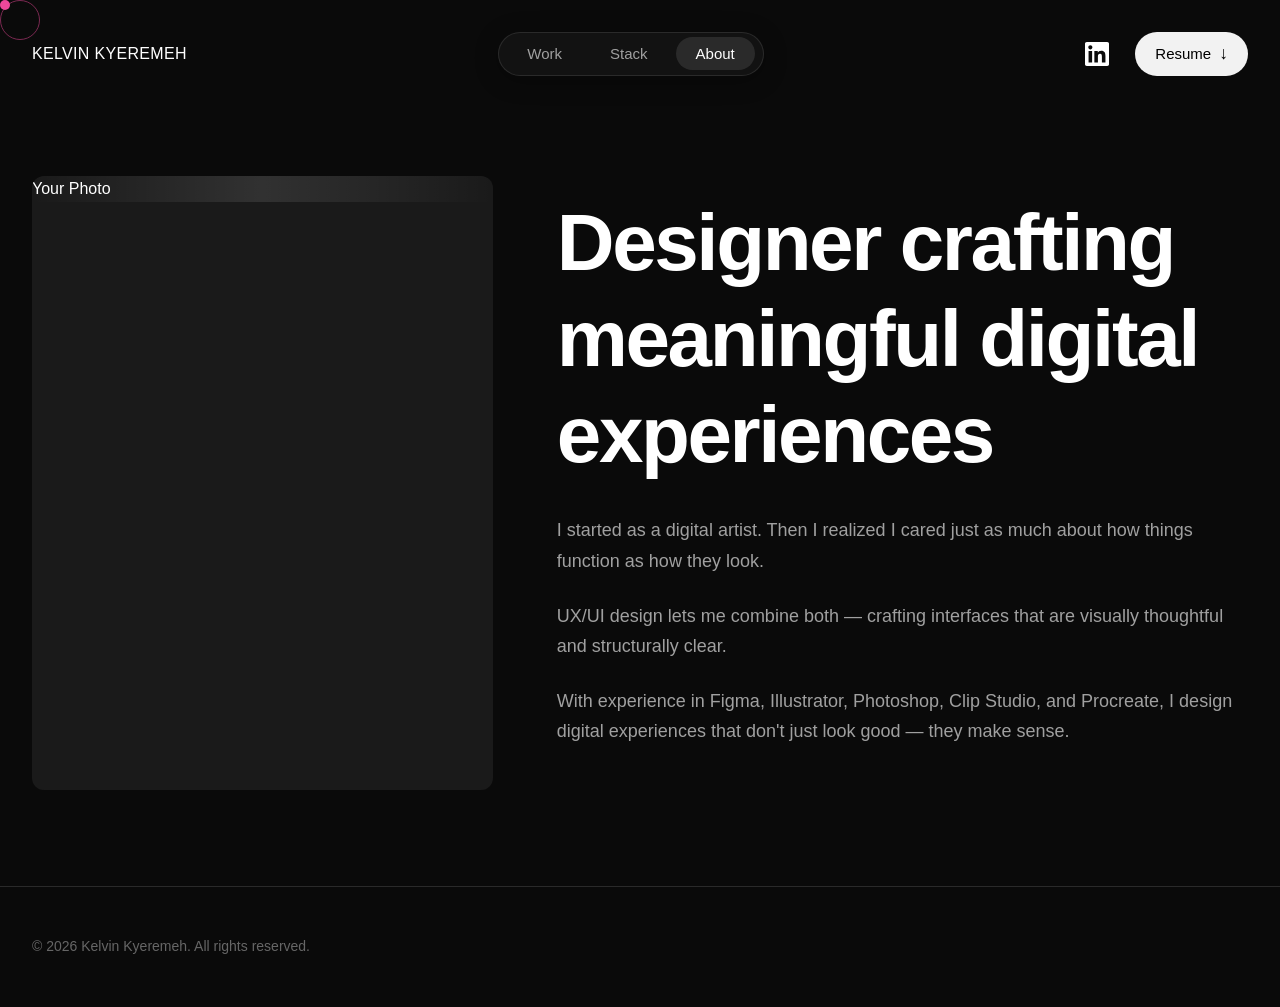
==== about.html @ 7a88e710 "redesign case study cards" ====
<!DOCTYPE html>
<html lang="en">
<head>
    <meta charset="UTF-8">
    <meta name="viewport" content="width=device-width, initial-scale=1.0">
    <title>About - Kelvin Kyeremeh</title>
    <meta name="description" content="Learn more about my design philosophy and experience">
    <link rel="stylesheet" href="css/styles.css">
</head>
<body>
    <div class="page-transition-overlay"></div>
    <!-- Navigation -->
    <nav class="nav">
        <div class="nav-container">
            <a href="index.html" class="logo">
                <span>KELVIN KYEREMEH</span>
            </a>
            <ul class="nav-links">
                <li><a href="index.html" class="nav-link">Work</a></li>
                <li><a href="stack.html" class="nav-link">Stack</a></li>
                <li><a href="about.html" class="nav-link active">About</a></li>
            </ul>
            <div class="nav-actions">
                <a href="https://www.linkedin.com/in/kelvin-kyeremeh-b61089263/" target="_blank" rel="noopener noreferrer" class="linkedin-icon" aria-label="LinkedIn">
                    <svg width="24" height="24" viewBox="0 0 24 24" fill="currentColor">
                        <path d="M20.447 20.452h-3.554v-5.569c0-1.328-.027-3.037-1.852-3.037-1.853 0-2.136 1.445-2.136 2.939v5.667H9.351V9h3.414v1.561h.046c.477-.9 1.637-1.85 3.37-1.85 3.601 0 4.267 2.37 4.267 5.455v6.286zM5.337 7.433c-1.144 0-2.063-.926-2.063-2.065 0-1.138.92-2.063 2.063-2.063 1.14 0 2.064.925 2.064 2.063 0 1.139-.925 2.065-2.064 2.065zm1.782 13.019H3.555V9h3.564v11.452zM22.225 0H1.771C.792 0 0 .774 0 1.729v20.542C0 23.227.792 24 1.771 24h20.451C23.2 24 24 23.227 24 22.271V1.729C24 .774 23.2 0 22.222 0h.003z"/>
                    </svg>
                </a>
                <a href="kelvin-kyeremeh-resume.pdf" download class="resume-btn">
                    Resume <span class="download-icon">↓</span>
                </a>
            </div>
            <button class="menu-toggle" aria-label="Toggle menu">
                <span></span>
                <span></span>
                <span></span>
            </button>
        </div>
        <!-- Mobile Menu Overlay -->
        <div class="mobile-menu">
            <ul class="mobile-menu-links">
                <li><a href="index.html" class="mobile-nav-link">Work</a></li>
                <li><a href="stack.html" class="mobile-nav-link">Stack</a></li>
                <li><a href="about.html" class="mobile-nav-link">About</a></li>
                <li><a href="kelvin-kyeremeh-resume.pdf" download class="mobile-nav-link">Resume</a></li>
            </ul>
        </div>
    </nav>

    <!-- About Hero -->
    <section class="about-hero">
        <div class="container">
            <div class="about-grid">
                <div class="about-image-wrapper fade-up">
                    <div class="about-image">
                        <!-- Replace with: <img src="images/your-photo.jpg" alt="Your Name"> -->
                        <div class="image-placeholder">
                            <span>Your Photo</span>
                        </div>
                    </div>
                </div>
                <div class="about-content fade-up" data-delay="2">
                    <h1 class="about-title">Designer crafting meaningful digital experiences</h1>
                    <div class="about-text">
                        <p>I started as a digital artist. Then I realized I cared just as much about how things function as how they look.</p>
                        <p>UX/UI design lets me combine both — crafting interfaces that are visually thoughtful and structurally clear.</p>
                        <p>With experience in Figma, Illustrator, Photoshop, Clip Studio, and Procreate, I design digital experiences that don't just look good — they make sense.</p>
                    </div>
                </div>
            </div>
        </div>
    </section>

    <!-- Footer -->
    <footer class="footer">
        <div class="container">
            <div class="footer-content">
                <p>&copy; 2026 Kelvin Kyeremeh. All rights reserved.</p>
            </div>
        </div>
    </footer>

    <!-- Custom Cursor -->
    <div class="cursor"></div>
    <div class="cursor-follower"></div>

    <script src="js/script.js"></script>
</body>
</html>
---- css/styles.css ----
/* ==========================================
   KELVIN KYEREMEH — PORTFOLIO STYLES
   ========================================== */

/* ==========================================
   CSS VARIABLES
   ========================================== */
:root {
    /* Colors - Dark Theme */
    --bg-primary: #0a0a0a;
    --bg-secondary: #111111;
    --bg-light: #1a1a1a;
    --text-primary: #ffffff;
    --text-secondary: #a0a0a0;
    --text-muted: #666666;
    --accent: #ec4899;
    --accent-hover: #f472b6;
    --border-color: #2a2a2a;
    
    /* Typography */
    --font-main: -apple-system, BlinkMacSystemFont, 'Segoe UI', 'Roboto', 'Oxygen', 'Ubuntu', 'Cantarell', sans-serif;

    /* Spacing */
    --spacing-xs: 0.5rem;
    --spacing-sm: 1rem;
    --spacing-md: 2rem;
    --spacing-lg: 4rem;
    --spacing-xl: 6rem;
    
    /* Layout */
    --max-width: 1400px;
    --border-radius: 12px;
    
    /* Transitions */
    --transition-smooth: color 0.4s cubic-bezier(0.4, 0, 0.2, 1), background-color 0.4s cubic-bezier(0.4, 0, 0.2, 1), border-color 0.4s cubic-bezier(0.4, 0, 0.2, 1), opacity 0.4s cubic-bezier(0.4, 0, 0.2, 1), transform 0.4s cubic-bezier(0.4, 0, 0.2, 1), box-shadow 0.4s cubic-bezier(0.4, 0, 0.2, 1);
    --transition-fast: color 0.2s ease, background-color 0.2s ease, border-color 0.2s ease, opacity 0.2s ease, transform 0.2s ease, box-shadow 0.2s ease;
}

/* ==========================================
   RESET & BASE STYLES
   ========================================== */
* {
    margin: 0;
    padding: 0;
    box-sizing: border-box;
}

html {
    scroll-behavior: smooth;
    font-size: 16px;
}

body {
    font-family: var(--font-main);
    background-color: var(--bg-primary);
    color: var(--text-primary);
    line-height: 1.6;
    overflow-x: hidden;
    cursor: none;
    position: relative;
}

/* Bottom fade gradient - only visible after scrolling */
body::after {
    content: '';
    position: fixed;
    bottom: 0;
    left: 0;
    right: 0;
    height: 120px;
    background: linear-gradient(to bottom,
        transparent 0%,
        rgba(10, 10, 10, 0.2) 30%,
        rgba(10, 10, 10, 0.55) 65%,
        rgba(10, 10, 10, 0.82) 100%
    );
    pointer-events: none;
    z-index: 100;
    opacity: 0;
    transition: opacity 0.5s ease;
}

body.scrolled::after {
    opacity: 1;

}

body.at-bottom::after {
    opacity: 0;
}

::selection {
    background-color: var(--accent);
    color: white;
}

/* ==========================================
   CUSTOM CURSOR
   ========================================== */
.cursor,
.cursor-follower {
    border-radius: 50%;
    position: fixed;
    top: 0;
    left: 0;
    pointer-events: none;
    z-index: 9999;
    will-change: transform;
}

.cursor {
    width: 10px;
    height: 10px;
    background-color: var(--accent);
    transition: opacity 0.3s ease;
    opacity: 1;
}

.cursor-follower {
    width: 40px;
    height: 40px;
    border: 1px solid var(--accent);
    background: transparent;
    transition: opacity 0.3s ease;
    opacity: 0.5;
}


/* Hide custom cursor on touch devices */
@media (hover: none) {
    .cursor,
    .cursor-follower {
        display: none !important;
    }
}

/* ==========================================
   TYPOGRAPHY
   ========================================== */
h1, h2, h3, h4, h5, h6 {
    font-family: var(--font-main);
    font-weight: 600;
    line-height: 1.2;
    color: var(--text-primary);
}

h1 {
    font-size: clamp(2.5rem, 8vw, 5rem);
    font-weight: 700;
    letter-spacing: -0.03em;
}

h2 {
    font-size: clamp(2rem, 5vw, 3.5rem);
    font-weight: 600;
    letter-spacing: -0.02em;
}

h3 {
    font-size: clamp(1.5rem, 3vw, 2rem);
    font-weight: 600;
}

h4 {
    font-size: 1.25rem;
    font-weight: 600;
}

p {
    font-size: 1.125rem;
    color: var(--text-secondary);
    line-height: 1.7;
}

.large-text {
    font-size: clamp(1.25rem, 2.5vw, 1.75rem);
    line-height: 1.6;
    color: var(--text-primary);
}

a {
    color: var(--text-primary);
    text-decoration: none;
    transition: var(--transition-fast);
}

ul {
    list-style: none;
}

/* ==========================================
   LAYOUT CONTAINERS
   ========================================== */
.container {
    max-width: var(--max-width);
    margin: 0 auto;
    padding: 0 2rem;
}

.case-container {
    max-width: 1000px;
    margin: 0 auto;
    padding: 0 2rem;
}

/* ==========================================
   NAVIGATION - Andy Weir Style
   ========================================== */
.nav {
    position: fixed;
    top: 0;
    left: 0;
    right: 0;
    z-index: 1000;
    background-color: transparent;
    padding: 2rem 0;
    transition: background-color 0.3s ease, padding 0.3s ease;
}

.nav-container {
    max-width: var(--max-width);
    margin: 0 auto;
    padding: 0 2rem;
    display: flex;
    justify-content: space-between;
    align-items: center;
    gap: 2rem;
}

/* Logo - No Avatar */
.logo {
    display: flex;
    align-items: center;
    font-size: 1rem;
    font-weight: 500;
    letter-spacing: 0.02em;
    color: var(--text-primary);
    transition: opacity 0.3s ease;
}

.logo:hover {
    opacity: 0.8;
}

/* Navigation Links - Pill Style */
.nav-links {
    display: flex;
    gap: 0.5rem;
    align-items: center;
    background: rgba(20, 20, 20, 0.85);
    padding: 0.5rem;
    border-radius: 50px;
    border: 1px solid rgba(255, 255, 255, 0.1);
    box-shadow: 0 4px 24px rgba(0, 0, 0, 0.3);
}

.nav-link {
    position: relative;
    font-size: 0.9375rem;
    font-weight: 400;
    color: var(--text-secondary);
    padding: 0.5rem 1.25rem;
    border-radius: 50px;
    transition: color 0.3s ease, background-color 0.3s ease;
    white-space: nowrap;
}

.nav-link:hover {
    color: var(--text-primary);
    background: rgba(255, 255, 255, 0.05);
}

.nav-link.active {
    color: var(--text-primary);
    background: rgba(255, 255, 255, 0.1);
    font-weight: 500;
}

/* Nav Actions */
.nav-actions {
    display: flex;
    align-items: center;
}

.resume-btn {
    display: flex;
    align-items: center;
    gap: 0.5rem;
    padding: 0.625rem 1.25rem;
    background: rgba(255, 255, 255, 0.95);
    color: #000;
    border-radius: 50px;
    font-size: 0.9375rem;
    font-weight: 500;
    transition: background-color 0.3s ease, transform 0.3s ease, box-shadow 0.3s ease;
    border: none;
}

.resume-btn:hover {
    background: rgba(255, 255, 255, 1);
    transform: translateY(-1px);
    box-shadow: 0 4px 12px rgba(255, 255, 255, 0.2);
}

.download-icon {
    font-size: 1.1rem;
    line-height: 1;
}

/* LinkedIn Icon */
.linkedin-icon {
    display: inline-flex;
    align-items: center;
    justify-content: center;
    width: 44px;
    height: 44px;
    margin-right: 1rem;
    color: white;
    opacity: 1;
    transition: transform 0.3s ease;
}

.linkedin-icon:hover {
    transform: translateY(-2px);
}

/* Get in Touch Section */
.get-in-touch {
    position: fixed;
    bottom: 2rem;
    right: 2rem;
    text-align: right;
    z-index: 1001;
}

.get-in-touch-label {
    font-size: 0.75rem;
    font-weight: 600;
    letter-spacing: 0.1em;
    text-transform: uppercase;
    color: var(--text-muted);
    margin-bottom: 0.5rem;
}

.email-link {
    display: block;
    font-size: 1rem;
    color: var(--text-primary);
    text-decoration: none;
    position: relative;
    transition: color 0.3s ease;
    cursor: pointer;
    text-align: right;
}

.email-link::after {
    content: '';
    position: absolute;
    bottom: -2px;
    left: 0;
    width: 0;
    height: 1px;
    background: var(--accent);
    transition: width 0.3s ease;
}

.email-link:hover::after {
    width: 100%;
}

.email-link:hover {
    color: var(--accent);
}

.copy-notification {
    display: block;
    font-size: 0.75rem;
    color: var(--accent);
    margin-top: 0.5rem;
    opacity: 0;
    transform: translateY(-5px);
    transition: opacity 0.3s ease, transform 0.3s ease;
}

.copy-notification.show {
    opacity: 1;
    transform: translateY(0);
}

/* Mobile menu toggle */
.menu-toggle {
    display: none;
    flex-direction: column;
    gap: 5px;
    background: transparent;
    border: none;
    cursor: pointer;
    padding: 0.5rem;
    z-index: 1001;
    position: relative;
}

.menu-toggle span {
    display: block;
    width: 22px;
    height: 2px;
    background: var(--text-primary);
    transition: var(--transition-fast);
    border-radius: 2px;
}

.menu-toggle.active span:nth-child(1) {
    transform: rotate(45deg) translate(5px, 5px);
}

.menu-toggle.active span:nth-child(2) {
    opacity: 0;
}

.menu-toggle.active span:nth-child(3) {
    transform: rotate(-45deg) translate(7px, -6px);
}

/* Mobile Menu Overlay */
.mobile-menu {
    position: fixed;
    top: 0;
    right: -100%;
    width: 100%;
    max-width: 400px;
    height: 100vh;
    background: #0a0a0a;
    z-index: 999;
    transition: right 0.3s cubic-bezier(0.4, 0, 0.2, 1);
    padding: 100px 2rem 2rem;
}

.mobile-menu.active {
    right: 0;
}

.mobile-menu-links {
    list-style: none;
    display: flex;
    flex-direction: column;
    gap: 1rem;
}

.mobile-nav-link {
    display: block;
    font-size: 1.5rem;
    font-weight: 500;
    color: var(--text-primary);
    padding: 1rem 0;
    border-bottom: 1px solid rgba(255, 255, 255, 0.1);
    transition: var(--transition-fast);
}

.mobile-nav-link:hover {
    color: var(--accent);
    padding-left: 1rem;
}

.mobile-email-row {
    display: none;
    text-align: center;
    padding: 2.5rem 2rem;
}

.mobile-email-row span {
    font-size: 1rem;
    color: var(--text-secondary);
    cursor: pointer;
    transition: color 0.2s ease;
}

.mobile-email-row span:hover {
    color: var(--accent);
}

/* Responsive */
@media (max-width: 1024px) {
    .nav-links {
        display: none;
    }
    
    .nav-actions {
        display: none;
    }
    
    .menu-toggle {
        display: flex;
    }
    
    .linkedin-icon {
        display: none;
    }
    
    .get-in-touch {
        display: none;
    }

    .mobile-email-row {
        display: block;
    }
}

/* ==========================================
   HERO SECTION
   ========================================== */
.hero {
    min-height: 100vh;
    display: flex;
    align-items: center;
    position: relative;
    padding-top: 80px;
    padding-bottom: 80px;
}

.hero-content {
    text-align: center;
}

.hero-split {
    display: grid;
    grid-template-columns: 1fr 1fr;
    gap: 6rem;
    align-items: flex-end;
    padding-bottom: 5rem;
    width: 100%;
}

.hero-title {
    margin: 0 0 1.5rem;
}

.hero-title-line {
    display: block;
    opacity: 0;
    transform: translateY(30px);
    animation: fadeInUp 0.8s cubic-bezier(0.4, 0, 0.2, 1) forwards;
}

.hero-title-line:nth-child(1) { animation-delay: 0.1s; }
.hero-title-line:nth-child(2) { animation-delay: 0.2s; }
.hero-title-line:nth-child(3) { animation-delay: 0.3s; }

@keyframes fadeInUp {
    to { opacity: 1; transform: translateY(0); }
}

.hero-side {
    padding-bottom: 0.5rem;
    opacity: 0;
    animation: fadeIn 0.8s 0.5s forwards;
}

.hero-subtitle {
    font-size: 1.125rem;
    color: var(--text-secondary);
    margin-bottom: 0;
    line-height: 1.6;
}

@keyframes fadeIn {
    to { opacity: 1; }
}

.scroll-indicator {
    position: absolute;
    bottom: 2.5rem;
    left: 50%;
    transform: translateX(-50%);
    text-align: center;
    color: var(--text-muted);
    font-size: 0.875rem;
    display: flex;
    flex-direction: column;
    align-items: center;
}

.scroll-line {
    width: 1px;
    height: 60px;
    background: var(--text-muted);
    margin: 0.75rem auto 0;
    animation: scrollAnimation 2s infinite;
}

@keyframes scrollAnimation {
    0%, 100% { transform: scaleY(0.5); transform-origin: top; }
    50%       { transform: scaleY(1);   transform-origin: top; }
}

/* ==========================================
   WORK GRID — Home page cards
   ========================================== */
.work-grid {
    display: grid;
    grid-template-columns: 1fr 1fr;
    gap: 1.25rem;
    padding-bottom: 10rem;
}

.work-card {
    border-radius: 20px;
    overflow: hidden;
    position: relative;
    min-height: 620px;
    display: flex;
    flex-direction: column;
}

.work-card__bg {
    position: absolute;
    inset: 0;
    background-size: cover;
    background-position: center;
    filter: brightness(0.35) saturate(0.6);
}

.work-card__overlay {
    position: absolute;
    inset: 0;
    background: linear-gradient(
        to bottom,
        rgba(10,10,10,0.15) 0%,
        rgba(10,10,10,0.4)  40%,
        rgba(10,10,10,0.88) 100%
    );
}

.work-card__info {
    position: relative;
    z-index: 2;
    padding: 2rem;
    flex: 0 0 auto;
}

.work-card__label {
    font-size: 0.75rem;
    font-weight: 600;
    letter-spacing: 0.15em;
    text-transform: uppercase;
    color: rgba(255,255,255,0.4);
    margin-bottom: 1rem;
}

.work-card__title {
    font-size: clamp(2rem, 3vw, 2.75rem);
    font-weight: 700;
    line-height: 1;
    letter-spacing: -0.02em;
    color: #fff;
    margin-bottom: 0.75rem;
}

.work-card__desc {
    font-size: 0.9375rem;
    color: rgba(255,255,255,0.6);
    line-height: 1.65;
    margin-bottom: 1.5rem;
    max-width: 380px;
}

.work-card__phones {
    flex: 1;
    position: relative;
    display: flex;
    align-items: flex-end;
    justify-content: center;
    perspective: 1200px;
}

.work-card__preview {
    position: relative;
    z-index: 2;
    flex: 1;
    margin: 0 1.5rem 1.5rem;
    border-radius: 12px;
    overflow: hidden;
    min-height: 260px;
}

.work-card__preview img {
    width: 100%;
    height: 100%;
    object-fit: cover;
    object-position: center top;
    display: block;
}

/* Work card scroll-in animation */
.work-card {
    opacity: 0;
    transform: translateY(50px);
    transition: opacity 0.9s cubic-bezier(0.4, 0, 0.2, 1),
                transform 0.9s cubic-bezier(0.4, 0, 0.2, 1),
                box-shadow 0.35s ease;
    cursor: pointer;
}

.work-card:nth-child(2) {
    transition-delay: 0.15s;
}

.work-card.in-view {
    opacity: 1;
    transform: translateY(0);
}

.work-card.in-view:hover {
    transform: translateY(-18px) scale(1.02);
    box-shadow: 0 40px 80px rgba(0, 0, 0, 0.6);
    transition: opacity 0.9s cubic-bezier(0.4, 0, 0.2, 1),
                transform 0.6s cubic-bezier(0.34, 2.4, 0.64, 1),
                box-shadow 0.5s ease;
}

.work-card:hover .work-card__bg {
    filter: brightness(0.45) saturate(0.8);
    transition: filter 0.4s ease;
}

.work-card__bg {
    transition: filter 0.4s ease;
}

/* Responsive */
@media (max-width: 1024px) {
    .hero-split {
        grid-template-columns: 1fr;
        gap: 2rem;
        padding-bottom: 4rem;
    }
    .work-grid {
        grid-template-columns: 1fr;
    }
    .work-card {
        min-height: 520px;
    }
}

@media (max-width: 768px) {
    .work-card {
        min-height: 440px;
    }
    .work-card__phones {
        min-height: 220px;
        overflow: hidden;
    }
    .work-card__phones .phone-mockup--front { width: 150px; }
    .work-card__phones .phone-mockup--back  { width: 130px; }
}

/* ==========================================
   PROJECTS SECTION - Robin Noguier Style
   ========================================== */
.projects {
    padding: 0;
    margin-top: var(--spacing-xl);
}

.container-full {
    width: 100%;
    max-width: 100vw;
}

.project-showcase {
    min-height: 100vh;
    display: flex;
    align-items: center;
    padding: 4rem 0;
}

/* Full-background card layout */
.project-showcase--fullbg {
    position: relative;
    overflow: visible;
    padding: 0;
    min-height: 55vh;
    align-items: flex-end;
}

.project-bg-image {
    position: absolute;
    inset: 0;
    background-size: cover;
    background-position: center center;
    filter: brightness(0.3) saturate(0.5);
    z-index: 0;
}

.project-bg-overlay {
    position: absolute;
    inset: 0;
    background: linear-gradient(
        to bottom,
        rgba(10,10,10,0.2) 0%,
        rgba(10,10,10,0.5) 50%,
        rgba(10,10,10,0.95) 100%
    );
    z-index: 1;
}

.project-content--fullbg {
    position: relative;
    z-index: 2;
    display: grid;
    grid-template-columns: 1fr 1fr;
    align-items: flex-end;
    width: 100%;
    max-width: var(--max-width);
    margin: 0 auto;
    padding: 0 4rem 5rem;
    gap: 0;
}

.project-text--fullbg {
    padding-bottom: 2rem;
}

.project-index-label {
    font-size: 0.75rem;
    font-weight: 600;
    letter-spacing: 0.2em;
    color: rgba(255,255,255,0.4);
    margin-bottom: 1.5rem;
}

/* Phones poke out from bottom of card */
.project-visual--poke {
    position: relative;
    height: 500px;
    display: flex;
    align-items: flex-end;
    justify-content: center;
    margin-bottom: -160px;
    z-index: 10;
}

/* ==========================================
   SITE-WIDE FADE-UP ANIMATION
   ========================================== */
.fade-up {
    opacity: 0;
    transform: translateY(60px);
    transition: opacity 0.9s cubic-bezier(0.4, 0, 0.2, 1),
                transform 0.9s cubic-bezier(0.4, 0, 0.2, 1);
}

.fade-up.in-view {
    opacity: 1;
    transform: translateY(0);
}

.fade-up[data-delay="1"] { transition-delay: 0.1s; }
.fade-up[data-delay="2"] { transition-delay: 0.2s; }
.fade-up[data-delay="3"] { transition-delay: 0.3s; }
.fade-up[data-delay="4"] { transition-delay: 0.4s; }
.fade-up[data-delay="5"] { transition-delay: 0.5s; }

/* Text and visual start hidden */
.project-showcase .project-text {
    opacity: 0;
    transform: translateY(80px);
    transition: opacity 1s cubic-bezier(0.4, 0, 0.2, 1),
                transform 1s cubic-bezier(0.4, 0, 0.2, 1);
}

.project-showcase .project-visual {
    opacity: 0;
    transform: translateY(100px);
    transition: opacity 1s cubic-bezier(0.4, 0, 0.2, 1),
                transform 1s cubic-bezier(0.4, 0, 0.2, 1);
    transition-delay: 0.2s;
}

/* Fade in on scroll */
.project-showcase.in-view .project-text {
    opacity: 1;
    transform: translateY(0);
}

.project-showcase.in-view .project-visual {
    opacity: 1;
    transform: translateY(0);
}

.project-content {
    max-width: var(--max-width);
    margin: 0 auto;
    padding: 0 2rem;
    display: grid;
    grid-template-columns: 1fr 1.5fr;
    gap: 4rem;
    align-items: center;
}

/* Left side - Text */
.project-text {
    padding-right: 2rem;
}

.project-showcase-title {
    font-size: clamp(4rem, 10vw, 8rem);
    font-weight: 700;
    line-height: 0.9;
    margin-bottom: 2rem;
    letter-spacing: -0.03em;
}

.project-showcase-description {
    font-size: 1.125rem;
    line-height: 1.7;
    color: var(--text-secondary);
    margin-bottom: 2rem;
    max-width: 500px;
}

.project-showcase-link {
    display: inline-flex;
    align-items: center;
    gap: 0.5rem;
    font-size: 0.875rem;
    font-weight: 600;
    letter-spacing: 0.1em;
    text-transform: uppercase;
    color: var(--text-primary);
    transition: var(--transition-fast);
    position: relative;
}

.project-showcase-link::after {
    content: '';
    position: absolute;
    bottom: -4px;
    left: 0;
    width: 0;
    height: 2px;
    background: var(--accent);
    transition: width 0.3s ease;
}

.project-showcase-link:hover::after {
    width: calc(100% - 2rem);
}

.project-showcase-link.disabled {
    opacity: 0.5;
    cursor: not-allowed;
}

.project-showcase-link .arrow {
    transition: transform 0.3s ease;
}

.project-showcase-link:hover .arrow {
    transform: translateX(5px);
}

/* Right side - Visual */
.project-visual {
    position: relative;
    height: 600px;
}

.project-main-image {
    position: absolute;
    top: 0;
    right: 0;
    width: 85%;
    height: 100%;
    border-radius: 12px;
    overflow: hidden;
    transform: perspective(1500px) rotateY(-8deg) rotateX(2deg);
    box-shadow: -40px 40px 80px rgba(0, 0, 0, 0.4);
    transition: transform 0.6s cubic-bezier(0.4, 0, 0.2, 1);
}

.project-showcase:hover .project-main-image {
    transform: perspective(1500px) rotateY(-5deg) rotateX(1deg) translateY(-10px);
}

.project-main-image .image-placeholder {
    width: 100%;
    height: 100%;
    display: flex;
    flex-direction: column;
    align-items: center;
    justify-content: center;
    color: rgba(255, 255, 255, 0.8);
    font-size: 1.5rem;
}

.project-preview-card {
    position: absolute;
    bottom: 0;
    left: 0;
    width: 280px;
    height: 320px;
    border-radius: 12px;
    overflow: hidden;
    border: 3px solid var(--bg-primary);
    box-shadow: 0 20px 60px rgba(0, 0, 0, 0.4);
    transform: translateY(20px);
    transition: transform 0.6s cubic-bezier(0.4, 0, 0.2, 1) 0.1s;
    z-index: 2;
}

.project-showcase:hover .project-preview-card {
    transform: translateY(0);
}

.project-preview-card .image-placeholder {
    width: 100%;
    height: 100%;
    display: flex;
    align-items: center;
    justify-content: center;
    color: rgba(255, 255, 255, 0.7);
    font-size: 1rem;
}

/* Pinterest 3D phone mockup scene */
.pinterest-3d-scene {
    perspective: 1200px;
    position: relative;
    height: 600px;
    display: flex;
    align-items: center;
    justify-content: center;
}

.phone-mockup {
    position: absolute;
    will-change: transform;
}

.phone-mockup__frame {
    background: #111;
    border-radius: 44px;
    padding: 12px;
    box-shadow:
        0 0 0 1px #333,
        0 0 0 3px #111,
        0 0 0 4px #3a3a3a,
        0 40px 80px rgba(0, 0, 0, 0.6);
}

.phone-mockup__notch {
    position: absolute;
    top: 12px;
    left: 50%;
    transform: translateX(-50%);
    width: 72px;
    height: 20px;
    background: #111;
    border-radius: 0 0 14px 14px;
    z-index: 10;
}

.phone-mockup__screen {
    border-radius: 34px;
    overflow: hidden;
    background: #000;
    aspect-ratio: 9 / 19.5;
}

.phone-mockup__screen img {
    width: 100%;
    height: 100%;
    object-fit: cover;
    object-position: top;
    display: block;
}

.phone-mockup__bar {
    width: 70px;
    height: 4px;
    background: #444;
    border-radius: 4px;
    margin: 8px auto 0;
}

.phone-mockup--back {
    width: 260px;
    position: absolute;
    bottom: 0;
    z-index: 1;
}

.phone-mockup--front {
    width: 300px;
    position: absolute;
    bottom: 0;
    z-index: 2;
}

/* Responsive */
@media (max-width: 1024px) {
    .project-content {
        grid-template-columns: 1fr;
        gap: 3rem;
    }

    .project-text {
        text-align: center;
        padding-right: 0;
        order: 2;
    }

    .project-visual {
        height: 500px;
        margin: 0 auto;
        max-width: 600px;
        order: 1;
    }

    .project-showcase-description {
        max-width: 100%;
        margin-left: auto;
        margin-right: auto;
    }

    .project-main-image {
        transform: perspective(1500px) rotateY(-5deg) rotateX(1deg);
    }
}

@media (max-width: 768px) {
    .project-showcase {
        min-height: auto;
        padding: 3rem 0;
    }

    .project-showcase-title {
        font-size: 3.5rem;
    }

    .project-visual {
        height: 400px;
    }

    .project-main-image {
        width: 90%;
        transform: perspective(1200px) rotateY(-3deg);
    }

    .project-preview-card {
        width: 200px;
        height: 240px;
    }

    /* Pinterest fullbg card — single column, phones scaled */
    .project-showcase--fullbg {
        min-height: auto;
        overflow: hidden;
    }

    .project-content--fullbg {
        grid-template-columns: 1fr;
        padding: 1.5rem 1.5rem 2.5rem;
        gap: 0;
    }

    .project-visual--poke {
        height: 220px;
        margin-bottom: 0;
        overflow: hidden;
    }

    .phone-mockup--front {
        width: 150px;
    }

    .phone-mockup--back {
        width: 130px;
    }
}

/* ==========================================
   FOOTER
   ========================================== */
.footer {
    padding: 3rem 0;
    border-top: 1px solid var(--border-color);
}

.footer-content {
    display: flex;
    justify-content: space-between;
    align-items: center;
}

.footer-content p {
    color: var(--text-muted);
    font-size: 0.875rem;
}

.footer-links {
    display: flex;
    gap: 2rem;
}

.footer-links a {
    color: var(--text-secondary);
    font-size: 0.875rem;
    transition: var(--transition-fast);
}

.footer-links a:hover {
    color: var(--accent);
}


/* ==========================================
   ABOUT PAGE
   ========================================== */
.about-hero {
    padding: var(--spacing-xl) 0;
    padding-top: calc(var(--spacing-xl) + 80px);
}

.about-grid {
    display: grid;
    grid-template-columns: 1fr 1.5fr;
    gap: 4rem;
    align-items: center;
}

.about-image-wrapper {
    position: relative;
}

.about-image {
    aspect-ratio: 3 / 4;
    border-radius: var(--border-radius);
    overflow: hidden;
    background: var(--bg-light);
}

.about-image img {
    width: 100%;
    height: 100%;
    object-fit: cover;
}

.about-title {
    margin-bottom: 2rem;
}

.about-text p {
    margin-bottom: 1.5rem;
}


/* ==========================================
   UTILITY — Reading progress & animations
   ========================================== */
.reading-progress {
    position: fixed;
    top: 0;
    left: 0;
    width: 0%;
    height: 3px;
    background: var(--accent);
    z-index: 9999;
    transition: width 0.1s ease;
}

@keyframes spin {
    to { transform: rotate(360deg); }
}

/* Project background colour utilities */
.project-bg--usps {
    background: linear-gradient(135deg, #004B87 0%, #0077C8 100%);
}

.project-bg--coming-soon {
    background: linear-gradient(135deg, #4facfe 0%, #00f2fe 100%);
}

.construction-icon {
    font-size: 3rem;
    display: block;
}

.construction-label {
    font-size: 1.5rem;
    font-weight: 600;
    display: block;
}

/* ==========================================
   CASE STUDY PAGE - New Style
   ========================================== */
.case-study-page {
    background: var(--bg-primary);
    margin: 0;
    padding: 0;
}

/* Page Transition Overlay */
.page-transition-overlay {
    position: fixed;
    inset: 0;
    background: #0a0a0a;
    z-index: 10000;
    opacity: 1;
    pointer-events: all;
    transition: opacity 0.5s ease;
}

body.page-fade-in .page-transition-overlay {
    opacity: 0;
    pointer-events: none;
}

body.page-transitioning .page-transition-overlay {
    opacity: 1;
    pointer-events: all;
}

/* Case Study Navigation */
.case-nav {
    position: fixed;
    top: 0;
    left: 0;
    right: 0;
    z-index: 1000;
    display: flex;
    justify-content: space-between;
    align-items: center;
    padding: 2rem 3rem;
    background: transparent;
    transition: background 0.3s ease;
    margin: 0;
}

.case-nav.scrolled {
    background: rgba(10, 10, 10, 0.97);
}

.back-home {
    display: flex;
    align-items: center;
    gap: 0.5rem;
    font-size: 0.875rem;
    font-weight: 600;
    letter-spacing: 0.1em;
    text-transform: uppercase;
    color: var(--text-primary);
    transition: var(--transition-fast);
}

.back-home:hover {
    opacity: 0.7;
}

.back-home svg {
    transition: transform 0.3s ease;
}

.back-home:hover svg {
    transform: translateX(-5px);
}

.case-nav-about {
    font-size: 0.875rem;
    font-weight: 600;
    letter-spacing: 0.1em;
    text-transform: uppercase;
    color: var(--text-primary);
    transition: var(--transition-fast);
}

.case-nav-about:hover {
    opacity: 0.7;
}

/* Hero Section - Fullscreen */
.case-hero-fullscreen {
    position: relative;
    width: 100vw;
    height: 100vh;
    margin: 0;
    padding: 0;
    background: #E60023;
    overflow: hidden;
}

.hero-bg-image {
    position: absolute;
    top: 0;
    left: 0;
    width: 100%;
    height: 100%;
    object-fit: cover;
    object-position: center;
    display: block;
}

.pinterest-hero-title {
    position: absolute;
    bottom: 5rem;
    left: 3rem;
    z-index: 10;
    font-size: clamp(2.5rem, 5vw, 4rem);
    font-weight: 300;
    letter-spacing: -0.02em;
    color: white;
    font-family: serif;
    text-shadow: 0 4px 12px rgba(0, 0, 0, 0.7), 
                 0 8px 24px rgba(0, 0, 0, 0.5),
                 0 2px 4px rgba(0, 0, 0, 0.9);
    margin: 0;
    line-height: 1.1;
}

.hero-scroll-arrow {
    position: absolute;
    bottom: 3rem;
    left: 50%;
    transform: translateX(-50%);
    z-index: 10;
}

.hero-scroll-arrow .arrow-down {
    color: white;
    animation: bounce 2s infinite;
    filter: drop-shadow(0 4px 8px rgba(0, 0, 0, 0.7));
}

/* Old hero section styles - keep for USPS */
.case-hero-new {
    position: relative;
    min-height: 100vh;
    height: 100vh;
    width: 100vw;
    display: flex;
    align-items: center;
    justify-content: center;
    overflow: hidden;
    margin: 0;
    padding: 0;
}

.case-hero-bg {
    position: absolute;
    inset: 0;
    background: #C49E5F; /* Tan/beige color */
    z-index: 0;
}

.case-hero-content {
    position: absolute;
    inset: 0;
    z-index: 1;
    width: 100%;
    height: 100%;
    margin: 0;
    padding: 0;
}

.case-hero-image {
    position: relative;
    width: 100%;
    height: 100%;
    margin: 0;
    border-radius: 0;
    overflow: hidden;
    box-shadow: none;
    transform: none;
    border: none;
    outline: none;
}

.case-hero-image img {
    display: block;
    width: 100%;
    height: 100%;
    object-fit: cover;
    object-position: center;
    border: none;
    outline: none;
}

.case-hero-image .image-placeholder {
    aspect-ratio: 3 / 2;
    display: flex;
    align-items: center;
    justify-content: center;
    color: rgba(255, 255, 255, 0.8);
    font-size: 1.25rem;
}

/* Title at bottom-left of image */
.case-hero-title-bottom {
    font-size: clamp(2.5rem, 6vw, 4.5rem);
    font-weight: 300;
    letter-spacing: -0.02em;
    color: white;
    font-family: serif;
    text-shadow: 0 4px 12px rgba(0, 0, 0, 0.6), 
                 0 8px 24px rgba(0, 0, 0, 0.4),
                 0 2px 4px rgba(0, 0, 0, 0.8);
    margin: 0;
    line-height: 1.1;
}

/* Scroll Down Indicator */
.scroll-down-indicator {
    position: absolute;
    bottom: 3rem;
    left: 50%;
    transform: translateX(-50%);
    z-index: 2;
}

.arrow-down {
    color: white;
    animation: bounce 2s infinite;
    filter: drop-shadow(0 4px 8px rgba(0, 0, 0, 0.6));
}

@keyframes bounce {
    0%, 20%, 50%, 80%, 100% {
        transform: translateY(0);
    }
    40% {
        transform: translateY(-15px);
    }
    60% {
        transform: translateY(-10px);
    }
}

/* About Section */
.case-about-section {
    background: var(--bg-primary);
    padding: 5rem 0;
}

.case-container {
    max-width: 1200px;
    margin: 0 auto;
    padding: 0 3rem;
}

.case-about-grid {
    display: grid;
    grid-template-columns: 1fr 1.5fr;
    gap: 4rem;
}

.case-label {
    font-size: 0.75rem;
    font-weight: 600;
    letter-spacing: 0.15em;
    text-transform: uppercase;
    color: var(--text-muted);
    margin-bottom: 2rem;
}

.case-section-title {
    font-size: clamp(2.5rem, 5vw, 4rem);
    font-weight: 400;
    line-height: 1.2;
    font-family: serif;
}

.case-about-right p {
    font-size: 1.125rem;
    line-height: 1.8;
    color: var(--text-secondary);
    margin-bottom: 1.5rem;
}

.case-meta-grid {
    display: grid;
    grid-template-columns: repeat(3, 1fr);
    gap: 2rem;
    margin-top: 2.5rem;
}

.case-meta-label {
    font-size: 0.75rem;
    font-weight: 600;
    letter-spacing: 0.15em;
    text-transform: uppercase;
    color: var(--text-muted);
    margin-bottom: 0.5rem;
}

.case-meta-value {
    font-size: 1.125rem;
    color: var(--text-primary);
}

/* Process Section */
.case-process-section {
    background: var(--bg-primary);
    padding: 3.5rem 0;
}

.case-process-header {
    margin-bottom: 2rem;
}

.case-number {
    font-size: 0.875rem;
    font-weight: 600;
    letter-spacing: 0.15em;
    color: var(--text-muted);
    margin-bottom: 1rem;
}

.case-section-title-large {
    font-size: clamp(3rem, 6vw, 5rem);
    font-weight: 300;
    font-family: serif;
    line-height: 1.1;
}

.case-two-col {
    display: grid;
    grid-template-columns: 1fr 2fr;
    gap: 2.5rem;
}

.case-subsection-title {
    font-size: 1.5rem;
    font-weight: 600;
    line-height: 1.4;
}

.case-two-col p {
    font-size: 1.125rem;
    line-height: 1.8;
    color: var(--text-secondary);
}

/* Visual Section */
.case-visual-section {
    background: var(--bg-primary);
    padding: 6rem 0;
}

.case-visual-grid {
    display: grid;
    grid-template-columns: 1fr 1fr;
    gap: 6rem;
}

.typography-showcase {
    margin-top: 2rem;
}

.color-palette {
    margin-top: 2rem;
}

/* Solution Cards Grid */
.case-solution-grid {
    display: grid;
    grid-template-columns: repeat(3, 1fr);
    gap: 1.25rem;
    margin-top: 2.5rem;
}

.case-solution-card {
    display: flex;
    flex-direction: column;
    gap: 0.75rem;
    padding-top: 1.5rem;
    border-top: 1px solid var(--border-color);
}

.case-solution-card__title {
    font-size: 0.875rem;
    font-weight: 600;
    color: var(--text-primary);
    letter-spacing: 0.02em;
}

.case-solution-card__body {
    font-size: 0.875rem;
    color: var(--text-secondary);
    line-height: 1.6;
}

@media (max-width: 768px) {
    .case-solution-grid {
        grid-template-columns: 1fr;
    }
}

/* Image Sections */
.case-image-section {
    background: var(--bg-primary);
    padding: 2rem 0;
}

.case-container-wide {
    max-width: 1000px;
    margin: 0 auto;
    padding: 0 3rem;
}

/* Phone screenshot hover interaction */
.case-phone-img {
    transition: transform 0.45s cubic-bezier(0.34, 1.56, 0.64, 1),
                box-shadow 0.45s ease;
    cursor: default;
}

.case-phone-img:hover {
    transform: translateY(-12px) scale(1.03);
    box-shadow: 0 32px 72px rgba(0, 0, 0, 0.65) !important;
}

.case-full-image {
    width: 100%;
    border-radius: 12px;
    overflow: hidden;
    box-shadow: 0 8px 32px rgba(0,0,0,0.3);
    transition: transform 0.45s cubic-bezier(0.34, 1.56, 0.64, 1),
                box-shadow 0.45s ease;
    will-change: transform;
    box-shadow: 0 20px 60px rgba(0, 0, 0, 0.3);
    will-change: transform;
}

.case-full-image:hover {
    transform: translateY(-12px) scale(1.03);
    box-shadow: 0 32px 72px rgba(0, 0, 0, 0.55);
}

.case-full-image .image-placeholder {
    width: 100%;
    display: flex;
    align-items: center;
    justify-content: center;
    font-size: 0.875rem;
    background: var(--bg-light);
    color: var(--text-muted);
    aspect-ratio: 16 / 9;
}

/* Case study content list */
.case-content-list {
    margin-top: 1rem;
    padding-left: 1.5rem;
}

.case-content-list li {
    margin-bottom: 0.5rem;
}

.case-content-list li:last-child {
    margin-bottom: 0;
}

.case-paragraph-gap {
    margin-top: 1.5rem;
}

/* Responsive */
@media (max-width: 1024px) {
    .case-about-grid,
    .case-two-col,
    .case-visual-grid {
        grid-template-columns: 1fr;
        gap: 1.5rem;
    }

    .case-meta-grid {
        grid-template-columns: 1fr;
        gap: 1.25rem;
    }
}

@media (max-width: 768px) {
    .case-nav {
        padding: 1.25rem 1.25rem;
    }

    .case-container {
        padding: 0 1.25rem;
    }

    .case-container-wide {
        padding: 0 1.25rem;
    }

    .case-section-title-large {
        font-size: clamp(1.75rem, 8vw, 2.5rem);
    }

    .case-subsection-title {
        font-size: 1.125rem;
    }

    .case-process-header {
        margin-bottom: 1.25rem;
    }

    .case-about-section,
    .case-process-section,
    .case-visual-section {
        padding: 2rem 0;
    }

    .case-two-col {
        gap: 1rem;
    }

    .pinterest-hero-title {
        font-size: 2.25rem;
        bottom: 4.5rem;
        left: 1.5rem;
    }

    .hero-scroll-arrow {
        bottom: 2rem;
    }

    .case-hero-title-bottom {
        font-size: 2rem !important;
        bottom: 6rem !important;
        left: 1.5rem !important;
    }

    .scroll-down-indicator {
        bottom: 2rem !important;
    }
}

@media (max-width: 480px) {
    .pinterest-hero-title {
        font-size: 1.75rem;
        bottom: 4rem;
        left: 1rem;
    }
    
    .case-hero-title-bottom {
        font-size: 1.75rem !important;
        bottom: 5rem !important;
        left: 1rem !important;
    }
}

/* ==========================================
   RESPONSIVE DESIGN
   ========================================== */
@media (max-width: 1024px) {
    .about-grid {
        grid-template-columns: 1fr;
    }
}

@media (max-width: 768px) {
    :root {
        --spacing-xl: 4rem;
        --spacing-lg: 3rem;
    }
    
    .nav-links {
        position: fixed;
        top: 80px;
        left: 0;
        right: 0;
        background: var(--bg-primary);
        flex-direction: column;
        padding: 2rem;
        gap: 1.5rem;
        transform: translateX(-100%);
        transition: var(--transition-smooth);
        border-bottom: 1px solid var(--border-color);
    }
    
    .nav-links.active {
        transform: translateX(0);
    }
    
    .menu-toggle {
        display: flex;
    }
    
    .container {
        padding: 0 1.5rem;
    }
    
    .case-container {
        padding: 0 1.5rem;
    }

    .footer-content {
        flex-direction: column;
        gap: 1.25rem;
        text-align: center;
    }

    .footer-links {
        order: -1;
    }
}

@media (max-width: 480px) {
    h1 {
        font-size: 2.5rem;
    }
    
    h2 {
        font-size: 2rem;
    }
    
}

/* ==========================================
   UTILITY CLASSES
   ========================================== */
.text-center {
    text-align: center;
}

.mt-1 { margin-top: 1rem; }
.mt-2 { margin-top: 2rem; }
.mt-3 { margin-top: 3rem; }
.mb-1 { margin-bottom: 1rem; }
.mb-2 { margin-bottom: 2rem; }
.mb-3 { margin-bottom: 3rem; }

/* ==========================================
   STACK PAGE
   ========================================== */
.stack-hero {
    padding: 3rem 0 2rem;
    padding-top: calc(3rem + 80px);
}

.stack-title {
    font-size: clamp(2rem, 5vw, 3rem);
    margin-bottom: 0.75rem;
}

.stack-subtitle {
    font-size: 1rem;
    color: var(--text-secondary);
    max-width: 600px;
}

.stack-section {
    padding: 1.5rem 0;
}

.stack-category-title {
    font-size: 0.75rem;
    font-weight: 600;
    letter-spacing: 0.1em;
    color: var(--text-muted);
    margin-bottom: 1rem;
    text-transform: uppercase;
}

.stack-grid {
    display: grid;
    grid-template-columns: repeat(auto-fill, minmax(220px, 1fr));
    gap: 0.625rem;
}

.stack-card {
    display: flex;
    align-items: center;
    gap: 0.875rem;
    padding: 0.875rem 1rem;
    background: rgba(255, 255, 255, 0.03);
    border: 1px solid rgba(255, 255, 255, 0.08);
    border-radius: 10px;
    transition: background-color 0.3s ease, border-color 0.3s ease, transform 0.3s ease, box-shadow 0.3s ease;
    cursor: default;
    text-decoration: none;
    color: inherit;
}

a.stack-card {
    cursor: pointer;
}

.stack-card:hover {
    background: rgba(255, 255, 255, 0.05);
    border-color: rgba(255, 255, 255, 0.12);
    transform: translateY(-2px);
}

a.stack-card:hover {
    transform: translateY(-4px);
    box-shadow: 0 8px 24px rgba(0, 0, 0, 0.3);
}

.stack-icon {
    width: 36px;
    height: 36px;
    min-width: 36px;
    display: flex;
    align-items: center;
    justify-content: center;
    border-radius: 8px;
    background: rgba(255, 255, 255, 0.05);
}

.stack-icon img,
.stack-icon svg {
    width: 22px;
    height: 22px;
}

/* Custom icon colors */
.framer-icon {
    background: #000;
}

.framer-icon svg {
    color: #fff;
}

.cursor-icon svg {
    width: 36px;
    height: 36px;
}

.claude-icon {
    background: rgba(204, 155, 122, 0.15);
}

.chatgpt-icon {
    background: rgba(16, 163, 127, 0.1);
}

.chatgpt-icon svg {
    fill: #10a37f;
}

.apple-icon {
    background: rgba(255, 255, 255, 0.05);
}

.apple-icon svg {
    fill: #fff;
}

.apple-music-icon {
    background: rgba(250, 36, 60, 0.1);
}

.apple-music-icon svg {
    width: 22px;
    height: 22px;
}

.stack-info {
    flex: 1;
}

.stack-name {
    font-size: 0.9375rem;
    font-weight: 600;
    color: var(--text-primary);
    margin-bottom: 0.125rem;
}

.stack-description {
    font-size: 0.8125rem;
    color: var(--text-muted);
    margin: 0;
}

@media (max-width: 768px) {
    .stack-grid {
        grid-template-columns: 1fr;
    }
}

/* ==========================================
   ANIMATIONS
   ========================================== */
/* Loading animation for images */
.image-placeholder {
    position: relative;
    overflow: hidden;
}

.image-placeholder::after {
    content: '';
    position: absolute;
    top: 0;
    right: 0;
    bottom: 0;
    left: 0;
    background: linear-gradient(90deg, transparent, rgba(255, 255, 255, 0.1), transparent);
    animation: shimmer 2s infinite;
}

@keyframes shimmer {
    0% {
        transform: translateX(-100%);
    }
    100% {
        transform: translateX(100%);
    }
}

/* ==========================================
   RESUME PAGE
   ========================================== */
.floating-download-btn {
    position: fixed;
    top: 6rem;
    right: 2rem;
    z-index: 1000;
    width: 56px;
    height: 56px;
    background: var(--accent);
    border-radius: 50%;
    display: none; /* Hidden by default on desktop */
    align-items: center;
    justify-content: center;
    color: white;
    box-shadow: 0 4px 12px rgba(236, 72, 153, 0.3);
    transition: all 0.3s ease;
    animation: bounce-download 2s ease-in-out infinite;
}

@keyframes bounce-download {
    0%, 100% {
        transform: translateY(0);
    }
    50% {
        transform: translateY(-8px);
    }
}

.floating-download-btn:hover {
    transform: translateY(-3px);
    box-shadow: 0 6px 20px rgba(236, 72, 153, 0.4);
    animation: none;
}

.resume-container {
    max-width: 900px;
    margin: 0 auto;
    padding: 8rem 2rem 4rem;
}

.resume-content {
    background: rgba(255, 255, 255, 0.02);
    border: 1px solid rgba(255, 255, 255, 0.08);
    border-radius: 16px;
    padding: 3rem;
}

.resume-header {
    display: flex;
    justify-content: space-between;
    align-items: flex-start;
    padding-bottom: 2rem;
    margin-bottom: 2rem;
    border-bottom: 1px solid rgba(255, 255, 255, 0.1);
}

.resume-name {
    font-size: 2.5rem;
    font-weight: 600;
    margin-bottom: 0.5rem;
    color: var(--text-primary);
}

.resume-title {
    font-size: 1.25rem;
    color: var(--text-secondary);
}

.resume-contact {
    display: flex;
    flex-direction: column;
    gap: 0.5rem;
    text-align: right;
}

.resume-contact-link {
    font-size: 0.9375rem;
    color: var(--text-secondary);
    transition: color 0.3s ease;
}

.resume-contact-link:hover {
    color: var(--accent);
}

.resume-section {
    margin-bottom: 2.5rem;
}

.resume-section-title {
    font-size: 1.5rem;
    font-weight: 600;
    color: var(--text-primary);
    margin-bottom: 1rem;
    padding-bottom: 0.5rem;
    border-bottom: 2px solid var(--accent);
}

.resume-text {
    font-size: 1rem;
    line-height: 1.7;
    color: var(--text-secondary);
}

.resume-entry {
    margin-bottom: 2rem;
}

.resume-entry:last-child {
    margin-bottom: 0;
}

.resume-entry-header {
    display: flex;
    justify-content: space-between;
    align-items: flex-start;
    margin-bottom: 0.75rem;
}

.resume-entry-title {
    font-size: 1.125rem;
    font-weight: 600;
    color: var(--text-primary);
    margin-bottom: 0.25rem;
}

.resume-entry-role {
    font-size: 1rem;
    color: var(--text-secondary);
    font-weight: 500;
}

.resume-entry-subtitle {
    font-size: 1rem;
    color: var(--text-secondary);
}

.resume-entry-dates {
    font-size: 0.9375rem;
    color: var(--text-muted);
    font-weight: 500;
    white-space: nowrap;
}

.resume-list {
    list-style: none;
    padding-left: 0;
    margin-top: 0.75rem;
}

.resume-list li {
    font-size: 0.9375rem;
    line-height: 1.7;
    color: var(--text-secondary);
    margin-bottom: 0.5rem;
    padding-left: 1.5rem;
    position: relative;
}

.resume-list li::before {
    content: '•';
    position: absolute;
    left: 0;
    color: var(--accent);
    font-weight: bold;
}

/* Responsive */
@media (max-width: 768px) {
    .floating-download-btn {
        display: flex; /* Show on mobile */
        top: 5rem;
        right: 1rem;
        width: 48px;
        height: 48px;
    }
    
    .resume-btn-download {
        display: none; /* Hide nav download on mobile, show floating instead */
    }
    
    .resume-container {
        padding: 6rem 1rem 3rem;
    }
    
    .resume-content {
        padding: 2rem 1.5rem;
    }
    
    .resume-header {
        flex-direction: column;
        gap: 1.5rem;
    }
    
    .resume-contact {
        text-align: left;
    }
    
    .resume-name {
        font-size: 2rem;
    }
    
    .resume-entry-header {
        flex-direction: column;
        gap: 0.5rem;
    }
    
    .resume-entry-dates {
        white-space: normal;
    }
}

/* Pink download button on resume page */
.resume-btn-download {
    background: var(--accent);
    color: white;
}

.resume-btn-download:hover {
    background: var(--accent);
    transform: translateY(-2px);
    box-shadow: 0 4px 12px rgba(236, 72, 153, 0.4);
}
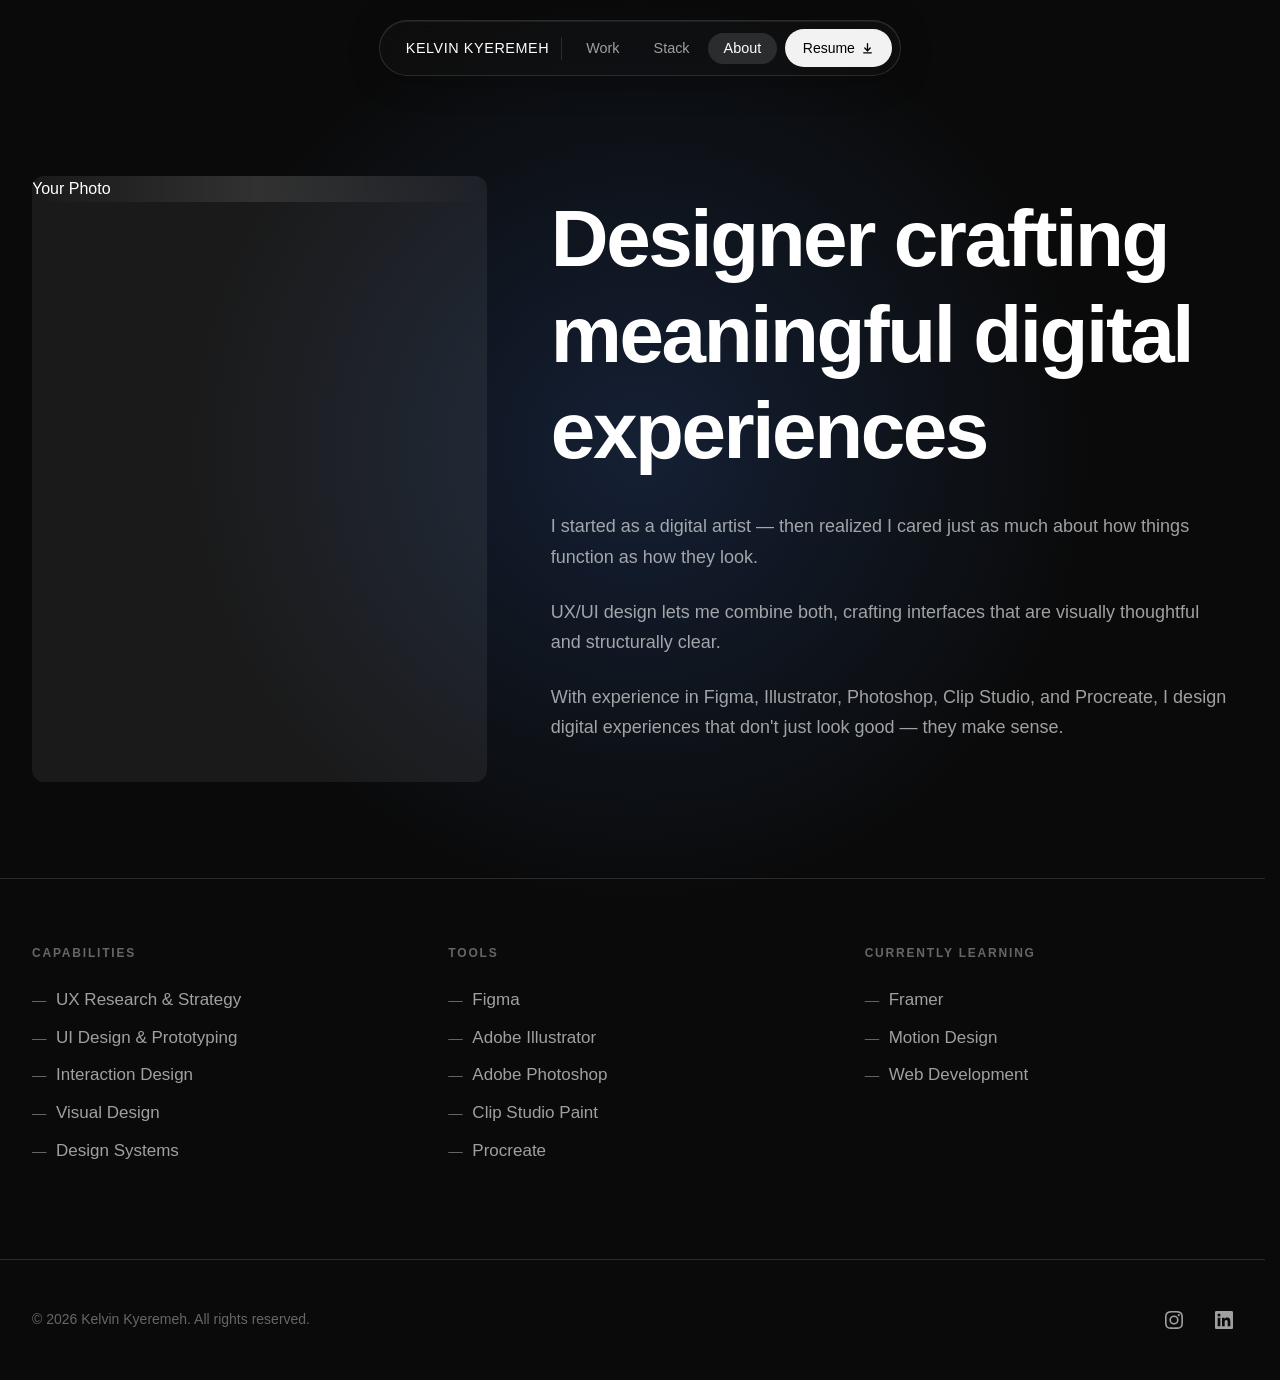
==== commit 396e0348: "update site" ====
--- a/about.html
+++ b/about.html
@@ -21,13 +21,8 @@
                 <li><a href="about.html" class="nav-link active">About</a></li>
             </ul>
             <div class="nav-actions">
-                <a href="https://www.linkedin.com/in/kelvin-kyeremeh-b61089263/" target="_blank" rel="noopener noreferrer" class="linkedin-icon" aria-label="LinkedIn">
-                    <svg width="24" height="24" viewBox="0 0 24 24" fill="currentColor">
-                        <path d="M20.447 20.452h-3.554v-5.569c0-1.328-.027-3.037-1.852-3.037-1.853 0-2.136 1.445-2.136 2.939v5.667H9.351V9h3.414v1.561h.046c.477-.9 1.637-1.85 3.37-1.85 3.601 0 4.267 2.37 4.267 5.455v6.286zM5.337 7.433c-1.144 0-2.063-.926-2.063-2.065 0-1.138.92-2.063 2.063-2.063 1.14 0 2.064.925 2.064 2.063 0 1.139-.925 2.065-2.064 2.065zm1.782 13.019H3.555V9h3.564v11.452zM22.225 0H1.771C.792 0 0 .774 0 1.729v20.542C0 23.227.792 24 1.771 24h20.451C23.2 24 24 23.227 24 22.271V1.729C24 .774 23.2 0 22.222 0h.003z"/>
-                    </svg>
-                </a>
                 <a href="kelvin-kyeremeh-resume.pdf" download class="resume-btn">
-                    Resume <span class="download-icon">↓</span>
+                    Resume <svg xmlns="http://www.w3.org/2000/svg" width="13" height="13" viewBox="0 0 24 24" fill="none" stroke="currentColor" stroke-width="2.5" stroke-linecap="round" stroke-linejoin="round"><path d="M12 3v13"/><path d="M7 11l5 5 5-5"/><path d="M5 20h14"/></svg>
                 </a>
             </div>
             <button class="menu-toggle" aria-label="Toggle menu">
@@ -38,6 +33,9 @@
         </div>
         <!-- Mobile Menu Overlay -->
         <div class="mobile-menu">
+            <button class="mobile-menu-close" aria-label="Close menu">
+                <svg xmlns="http://www.w3.org/2000/svg" width="20" height="20" viewBox="0 0 24 24" fill="none" stroke="currentColor" stroke-width="2.5" stroke-linecap="round"><line x1="18" y1="6" x2="6" y2="18"/><line x1="6" y1="6" x2="18" y2="18"/></svg>
+            </button>
             <ul class="mobile-menu-links">
                 <li><a href="index.html" class="mobile-nav-link">Work</a></li>
                 <li><a href="stack.html" class="mobile-nav-link">Stack</a></li>
@@ -53,7 +51,7 @@
             <div class="about-grid">
                 <div class="about-image-wrapper fade-up">
                     <div class="about-image">
-                        <!-- Replace with: <img src="images/your-photo.jpg" alt="Your Name"> -->
+                        <!-- Replace with: <img src="images/your-photo.jpg" alt="Kelvin Kyeremeh"> -->
                         <div class="image-placeholder">
                             <span>Your Photo</span>
                         </div>
@@ -62,10 +60,46 @@
                 <div class="about-content fade-up" data-delay="2">
                     <h1 class="about-title">Designer crafting meaningful digital experiences</h1>
                     <div class="about-text">
-                        <p>I started as a digital artist. Then I realized I cared just as much about how things function as how they look.</p>
-                        <p>UX/UI design lets me combine both — crafting interfaces that are visually thoughtful and structurally clear.</p>
+                        <p>I started as a digital artist — then realized I cared just as much about how things function as how they look.</p>
+                        <p>UX/UI design lets me combine both, crafting interfaces that are visually thoughtful and structurally clear.</p>
                         <p>With experience in Figma, Illustrator, Photoshop, Clip Studio, and Procreate, I design digital experiences that don't just look good — they make sense.</p>
                     </div>
+                </div>
+            </div>
+        </div>
+    </section>
+
+    <!-- Skills & Capabilities -->
+    <section class="about-skills fade-up">
+        <div class="container">
+            <div class="about-skills-grid">
+                <div class="about-skills-col">
+                    <p class="about-skills-label">Capabilities</p>
+                    <ul class="about-skills-list">
+                        <li>UX Research &amp; Strategy</li>
+                        <li>UI Design &amp; Prototyping</li>
+                        <li>Interaction Design</li>
+                        <li>Visual Design</li>
+                        <li>Design Systems</li>
+                    </ul>
+                </div>
+                <div class="about-skills-col">
+                    <p class="about-skills-label">Tools</p>
+                    <ul class="about-skills-list">
+                        <li>Figma</li>
+                        <li>Adobe Illustrator</li>
+                        <li>Adobe Photoshop</li>
+                        <li>Clip Studio Paint</li>
+                        <li>Procreate</li>
+                    </ul>
+                </div>
+                <div class="about-skills-col">
+                    <p class="about-skills-label">Currently Learning</p>
+                    <ul class="about-skills-list">
+                        <li>Framer</li>
+                        <li>Motion Design</li>
+                        <li>Web Development</li>
+                    </ul>
                 </div>
             </div>
         </div>
@@ -76,14 +110,18 @@
         <div class="container">
             <div class="footer-content">
                 <p>&copy; 2026 Kelvin Kyeremeh. All rights reserved.</p>
+                <div class="footer-links">
+                    <a href="https://www.instagram.com/kino_kk2?igsh=eWpoMWhxeHcwODY5&utm_source=qr" target="_blank" class="footer-social-link" aria-label="Instagram">
+                        <svg xmlns="http://www.w3.org/2000/svg" width="18" height="18" viewBox="0 0 24 24" fill="currentColor"><path d="M12 2.163c3.204 0 3.584.012 4.85.07 3.252.148 4.771 1.691 4.919 4.919.058 1.265.069 1.645.069 4.849 0 3.205-.012 3.584-.069 4.849-.149 3.225-1.664 4.771-4.919 4.919-1.266.058-1.644.07-4.85.07-3.204 0-3.584-.012-4.849-.07-3.26-.149-4.771-1.699-4.919-4.92-.058-1.265-.07-1.644-.07-4.849 0-3.204.013-3.583.07-4.849.149-3.227 1.664-4.771 4.919-4.919 1.266-.057 1.645-.069 4.849-.069zM12 0C8.741 0 8.333.014 7.053.072 2.695.272.273 2.69.073 7.052.014 8.333 0 8.741 0 12c0 3.259.014 3.668.072 4.948.2 4.358 2.618 6.78 6.98 6.98C8.333 23.986 8.741 24 12 24c3.259 0 3.668-.014 4.948-.072 4.354-.2 6.782-2.618 6.979-6.98.059-1.28.073-1.689.073-4.948 0-3.259-.014-3.667-.072-4.947-.196-4.354-2.617-6.78-6.979-6.98C15.668.014 15.259 0 12 0zm0 5.838a6.162 6.162 0 1 0 0 12.324 6.162 6.162 0 0 0 0-12.324zM12 16a4 4 0 1 1 0-8 4 4 0 0 1 0 8zm6.406-11.845a1.44 1.44 0 1 0 0 2.881 1.44 1.44 0 0 0 0-2.881z"/></svg>
+                    </a>
+                    <a href="https://www.linkedin.com/in/kelvin-kyeremeh-b61089263" target="_blank" class="footer-social-link" aria-label="LinkedIn">
+                        <svg xmlns="http://www.w3.org/2000/svg" width="18" height="18" viewBox="0 0 24 24" fill="currentColor"><path d="M20.447 20.452h-3.554v-5.569c0-1.328-.027-3.037-1.852-3.037-1.853 0-2.136 1.445-2.136 2.939v5.667H9.351V9h3.414v1.561h.046c.477-.9 1.637-1.85 3.37-1.85 3.601 0 4.267 2.37 4.267 5.455v6.286zM5.337 7.433a2.062 2.062 0 0 1-2.063-2.065 2.064 2.064 0 1 1 2.063 2.065zm1.782 13.019H3.555V9h3.564v11.452zM22.225 0H1.771C.792 0 0 .774 0 1.729v20.542C0 23.227.792 24 1.771 24h20.451C23.2 24 24 23.227 24 22.271V1.729C24 .774 23.2 0 22.222 0h.003z"/></svg>
+                    </a>
+                </div>
             </div>
         </div>
     </footer>
 
-    <!-- Custom Cursor -->
-    <div class="cursor"></div>
-    <div class="cursor-follower"></div>
-
     <script src="js/script.js"></script>
 </body>
 </html>
--- a/css/styles.css
+++ b/css/styles.css
@@ -48,6 +48,7 @@
 html {
     scroll-behavior: smooth;
     font-size: 16px;
+    scrollbar-gutter: stable;
 }
 
 body {
@@ -56,8 +57,22 @@
     color: var(--text-primary);
     line-height: 1.6;
     overflow-x: hidden;
-    cursor: none;
     position: relative;
+}
+
+/* Mouse-reactive gradient — screen blend so it glows over dark sections */
+body::before {
+    content: '';
+    position: fixed;
+    inset: 0;
+    background: radial-gradient(
+        700px circle at var(--mouse-x, 50vw) var(--mouse-y, 50vh),
+        rgba(59, 130, 246, 0.18),
+        transparent 65%
+    );
+    mix-blend-mode: screen;
+    pointer-events: none;
+    z-index: 9999;
 }
 
 /* Bottom fade gradient - only visible after scrolling */
@@ -204,124 +219,137 @@
 }
 
 /* ==========================================
-   NAVIGATION - Andy Weir Style
+   NAVIGATION — unified pill
    ========================================== */
 .nav {
     position: fixed;
     top: 0;
     left: 0;
     right: 0;
-    z-index: 1000;
-    background-color: transparent;
-    padding: 2rem 0;
-    transition: background-color 0.3s ease, padding 0.3s ease;
+    z-index: 10001;
+    padding: 1.25rem 0;
+    display: flex;
+    justify-content: center;
+    pointer-events: none;
 }
 
 .nav-container {
-    max-width: var(--max-width);
-    margin: 0 auto;
-    padding: 0 2rem;
-    display: flex;
-    justify-content: space-between;
+    pointer-events: all;
+    display: flex;
     align-items: center;
-    gap: 2rem;
-}
-
-/* Logo - No Avatar */
+    gap: 0.25rem;
+    background: rgba(20, 20, 20, 0.45);
+    padding: 0.5rem 0.5rem 0.5rem 1.6rem;
+    border-radius: 50px;
+    border: 1px solid rgba(255, 255, 255, 0.12);
+    box-shadow: 0 4px 32px rgba(0, 0, 0, 0.25), inset 0 1px 0 rgba(255, 255, 255, 0.07);
+    backdrop-filter: blur(20px) saturate(180%);
+    -webkit-backdrop-filter: blur(20px) saturate(180%);
+}
+
+/* Logo */
 .logo {
     display: flex;
     align-items: center;
-    font-size: 1rem;
+    font-size: 0.9rem;
     font-weight: 500;
-    letter-spacing: 0.02em;
+    letter-spacing: 0.04em;
     color: var(--text-primary);
-    transition: opacity 0.3s ease;
+    white-space: nowrap;
+    padding-right: 0.75rem;
+    margin-right: 0.25rem;
+    border-right: 1px solid rgba(255, 255, 255, 0.12);
+    transition: opacity 0.25s ease;
 }
 
 .logo:hover {
-    opacity: 0.8;
-}
-
-/* Navigation Links - Pill Style */
+    opacity: 0.7;
+}
+
+/* Nav links — no background, live inside the main pill */
 .nav-links {
     display: flex;
-    gap: 0.5rem;
+    gap: 0.125rem;
     align-items: center;
-    background: rgba(20, 20, 20, 0.85);
-    padding: 0.5rem;
-    border-radius: 50px;
-    border: 1px solid rgba(255, 255, 255, 0.1);
-    box-shadow: 0 4px 24px rgba(0, 0, 0, 0.3);
+    padding: 0;
+    background: none;
+    border: none;
+    box-shadow: none;
+    border-radius: 0;
 }
 
 .nav-link {
     position: relative;
-    font-size: 0.9375rem;
-    font-weight: 400;
+    font-size: 0.9rem;
+    font-weight: 500;
     color: var(--text-secondary);
-    padding: 0.5rem 1.25rem;
+    padding: 0.45rem 1rem;
     border-radius: 50px;
-    transition: color 0.3s ease, background-color 0.3s ease;
     white-space: nowrap;
+    /* Only animate color — background handled by ::before so the
+       GPU compositor can handle it without re-rendering the backdrop-filter */
+    transition: color 0.3s cubic-bezier(0.4, 0, 0.2, 1);
+}
+
+/* Pill highlight — opacity-only transition is GPU-composited and stutter-free */
+.nav-link::before {
+    content: '';
+    position: absolute;
+    inset: 0;
+    border-radius: inherit;
+    background: #fff;
+    opacity: 0;
+    transition: opacity 0.3s cubic-bezier(0.4, 0, 0.2, 1);
+    pointer-events: none;
 }
 
 .nav-link:hover {
     color: var(--text-primary);
-    background: rgba(255, 255, 255, 0.05);
+}
+
+.nav-link:hover::before {
+    opacity: 0.07;
 }
 
 .nav-link.active {
     color: var(--text-primary);
-    background: rgba(255, 255, 255, 0.1);
-    font-weight: 500;
-}
-
-/* Nav Actions */
+}
+
+.nav-link.active::before {
+    opacity: 0.12;
+}
+
+/* Nav actions — right side of pill */
 .nav-actions {
     display: flex;
     align-items: center;
+    gap: 0.25rem;
+    margin-left: 0.25rem;
 }
 
 .resume-btn {
     display: flex;
     align-items: center;
-    gap: 0.5rem;
-    padding: 0.625rem 1.25rem;
+    gap: 0.4rem;
+    padding: 0.5rem 1.1rem;
     background: rgba(255, 255, 255, 0.95);
     color: #000;
     border-radius: 50px;
-    font-size: 0.9375rem;
+    font-size: 0.875rem;
     font-weight: 500;
-    transition: background-color 0.3s ease, transform 0.3s ease, box-shadow 0.3s ease;
     border: none;
+    white-space: nowrap;
+    transition: background-color 0.25s ease, transform 0.25s ease;
 }
 
 .resume-btn:hover {
-    background: rgba(255, 255, 255, 1);
+    background: #fff;
     transform: translateY(-1px);
-    box-shadow: 0 4px 12px rgba(255, 255, 255, 0.2);
-}
-
-.download-icon {
-    font-size: 1.1rem;
-    line-height: 1;
-}
-
-/* LinkedIn Icon */
-.linkedin-icon {
-    display: inline-flex;
-    align-items: center;
-    justify-content: center;
-    width: 44px;
-    height: 44px;
-    margin-right: 1rem;
-    color: white;
-    opacity: 1;
-    transition: transform 0.3s ease;
-}
-
-.linkedin-icon:hover {
-    transform: translateY(-2px);
+}
+
+.resume-btn svg {
+    flex-shrink: 0;
+    vertical-align: middle;
 }
 
 /* Get in Touch Section */
@@ -331,6 +359,7 @@
     right: 2rem;
     text-align: right;
     z-index: 1001;
+    will-change: bottom;
 }
 
 .get-in-touch-label {
@@ -396,7 +425,7 @@
     border: none;
     cursor: pointer;
     padding: 0.5rem;
-    z-index: 1001;
+    z-index: 10002;
     position: relative;
 }
 
@@ -430,13 +459,38 @@
     max-width: 400px;
     height: 100vh;
     background: #0a0a0a;
-    z-index: 999;
+    pointer-events: all;
+    z-index: 10002;
     transition: right 0.3s cubic-bezier(0.4, 0, 0.2, 1);
     padding: 100px 2rem 2rem;
 }
 
 .mobile-menu.active {
     right: 0;
+}
+
+.mobile-menu-close {
+    position: absolute;
+    top: 1.5rem;
+    right: 1.5rem;
+    background: none;
+    border: none;
+    color: var(--text-secondary);
+    cursor: pointer;
+    padding: 0.5rem;
+    display: flex;
+    align-items: center;
+    justify-content: center;
+    transition: color 0.2s ease;
+}
+
+.mobile-menu-close svg {
+    width: 28px;
+    height: 28px;
+}
+
+.mobile-menu-close:hover {
+    color: var(--text-primary);
 }
 
 .mobile-menu-links {
@@ -463,7 +517,7 @@
 
 .mobile-email-row {
     display: none;
-    text-align: center;
+    text-align: right;
     padding: 2.5rem 2rem;
 }
 
@@ -480,22 +534,30 @@
 
 /* Responsive */
 @media (max-width: 1024px) {
+    .nav-container {
+        padding: 0.5rem 0.5rem 0.5rem 1.6rem;
+        width: calc(100% - 2.5rem);
+        justify-content: space-between;
+    }
+
+    .logo {
+        border-right: none;
+        padding-right: 0;
+        margin-right: 0;
+    }
+
     .nav-links {
         display: none;
     }
-    
+
     .nav-actions {
         display: none;
     }
-    
+
     .menu-toggle {
         display: flex;
     }
-    
-    .linkedin-icon {
-        display: none;
-    }
-    
+
     .get-in-touch {
         display: none;
     }
@@ -521,15 +583,6 @@
     text-align: center;
 }
 
-.hero-split {
-    display: grid;
-    grid-template-columns: 1fr 1fr;
-    gap: 6rem;
-    align-items: flex-end;
-    padding-bottom: 5rem;
-    width: 100%;
-}
-
 .hero-title {
     margin: 0 0 1.5rem;
 }
@@ -549,21 +602,26 @@
     to { opacity: 1; transform: translateY(0); }
 }
 
-.hero-side {
-    padding-bottom: 0.5rem;
-    opacity: 0;
-    animation: fadeIn 0.8s 0.5s forwards;
-}
-
 .hero-subtitle {
     font-size: 1.125rem;
     color: var(--text-secondary);
     margin-bottom: 0;
     line-height: 1.6;
+    opacity: 0;
+    animation: fadeIn 0.8s 0.5s cubic-bezier(0.4, 0, 0.2, 1) forwards;
 }
 
 @keyframes fadeIn {
     to { opacity: 1; }
+}
+
+@media (prefers-reduced-motion: reduce) {
+    .hero-title-line,
+    .hero-subtitle {
+        animation: none;
+        opacity: 1;
+        transform: none;
+    }
 }
 
 .scroll-indicator {
@@ -606,6 +664,7 @@
     border-radius: 20px;
     overflow: hidden;
     position: relative;
+    z-index: 10000;
     min-height: 620px;
     display: flex;
     flex-direction: column;
@@ -676,7 +735,7 @@
     position: relative;
     z-index: 2;
     flex: 1;
-    margin: 0 1.5rem 1.5rem;
+    margin: -1rem 1.5rem 1.5rem;
     border-radius: 12px;
     overflow: hidden;
     min-height: 260px;
@@ -713,8 +772,8 @@
     transform: translateY(-18px) scale(1.02);
     box-shadow: 0 40px 80px rgba(0, 0, 0, 0.6);
     transition: opacity 0.9s cubic-bezier(0.4, 0, 0.2, 1),
-                transform 0.6s cubic-bezier(0.34, 2.4, 0.64, 1),
-                box-shadow 0.5s ease;
+                transform 0.4s cubic-bezier(0.25, 0, 0, 1),
+                box-shadow 0.4s ease;
 }
 
 .work-card:hover .work-card__bg {
@@ -1180,6 +1239,56 @@
 }
 
 /* ==========================================
+   NEXT CASE STUDY
+   ========================================== */
+.next-case-study {
+    display: block;
+    padding: 3rem 2rem;
+    border-top: 1px solid var(--border-color);
+    text-decoration: none;
+    margin-bottom: 4.68rem;
+}
+
+.next-case-study__inner {
+    max-width: 1200px;
+    margin: 0 auto;
+}
+
+.next-case-study__label {
+    font-size: 0.7rem;
+    font-weight: 600;
+    letter-spacing: 0.14em;
+    text-transform: uppercase;
+    color: var(--text-muted);
+    margin-bottom: 0.75rem;
+}
+
+.next-case-study__title {
+    font-size: clamp(1.2rem, 3vw, 1.95rem);
+    font-weight: 700;
+    color: var(--text-primary);
+    line-height: 1.1;
+    transition: color 0.25s ease;
+    display: inline;
+}
+
+.next-case-study:hover .next-case-study__title {
+    color: var(--text-primary);
+}
+
+.next-case-study__arrow {
+    display: inline;
+    font-size: inherit;
+    color: var(--text-muted);
+    margin-left: 0.2em;
+    transition: margin-left 0.3s cubic-bezier(0.25, 0, 0, 1);
+}
+
+.next-case-study:hover .next-case-study__arrow {
+    margin-left: 0.45em;
+}
+
+/* ==========================================
    FOOTER
    ========================================== */
 .footer {
@@ -1211,6 +1320,18 @@
 
 .footer-links a:hover {
     color: var(--accent);
+}
+
+.footer-social-link {
+    display: flex;
+    align-items: center;
+    color: var(--text-secondary);
+    transition: color 0.2s ease, transform 0.2s ease;
+}
+
+.footer-social-link:hover {
+    color: var(--text-primary);
+    transform: translateY(-2px);
 }
 
 
@@ -1254,20 +1375,73 @@
     margin-bottom: 1.5rem;
 }
 
+/* About — Skills / Capabilities */
+.about-skills {
+    padding: var(--spacing-lg) 0 var(--spacing-xl);
+    border-top: 1px solid var(--border-color);
+}
+
+.about-skills-grid {
+    display: grid;
+    grid-template-columns: repeat(3, 1fr);
+    gap: 3rem;
+}
+
+.about-skills-label {
+    font-size: 0.75rem;
+    font-weight: 600;
+    letter-spacing: 0.15em;
+    text-transform: uppercase;
+    color: var(--text-muted);
+    margin-bottom: 1.5rem;
+}
+
+.about-skills-list {
+    display: flex;
+    flex-direction: column;
+    gap: 0.875rem;
+    padding: 0;
+    list-style: none;
+}
+
+.about-skills-list li {
+    font-size: 1.0625rem;
+    color: var(--text-secondary);
+    line-height: 1.4;
+    padding-left: 0;
+    position: relative;
+    transition: color 0.2s ease;
+}
+
+.about-skills-list li::before {
+    content: '—';
+    color: var(--text-muted);
+    margin-right: 0.6rem;
+    font-size: 0.85em;
+}
+
+@media (max-width: 768px) {
+    .about-skills-grid {
+        grid-template-columns: 1fr 1fr;
+        gap: 2rem;
+    }
+    .about-skills-grid .about-skills-col:last-child {
+        grid-column: 1 / -1;
+    }
+}
+
+@media (max-width: 480px) {
+    .about-skills-grid {
+        grid-template-columns: 1fr;
+    }
+    .about-skills-grid .about-skills-col:last-child {
+        grid-column: auto;
+    }
+}
 
 /* ==========================================
-   UTILITY — Reading progress & animations
+   UTILITY — animations
    ========================================== */
-.reading-progress {
-    position: fixed;
-    top: 0;
-    left: 0;
-    width: 0%;
-    height: 3px;
-    background: var(--accent);
-    z-index: 9999;
-    transition: width 0.1s ease;
-}
 
 @keyframes spin {
     to { transform: rotate(360deg); }
@@ -1335,12 +1509,7 @@
     align-items: center;
     padding: 2rem 3rem;
     background: transparent;
-    transition: background 0.3s ease;
     margin: 0;
-}
-
-.case-nav.scrolled {
-    background: rgba(10, 10, 10, 0.97);
 }
 
 .back-home {
@@ -1383,8 +1552,9 @@
 /* Hero Section - Fullscreen */
 .case-hero-fullscreen {
     position: relative;
+    z-index: 10000;
     width: 100vw;
-    height: 100vh;
+    height: 88vh;
     margin: 0;
     padding: 0;
     background: #E60023;
@@ -1393,13 +1563,14 @@
 
 .hero-bg-image {
     position: absolute;
-    top: 0;
+    top: -20%;
     left: 0;
     width: 100%;
-    height: 100%;
+    height: 140%;
     object-fit: cover;
     object-position: center;
     display: block;
+    will-change: transform;
 }
 
 .pinterest-hero-title {
@@ -1425,12 +1596,17 @@
     left: 50%;
     transform: translateX(-50%);
     z-index: 10;
+    animation: scroll-float 2.4s ease-in-out infinite;
 }
 
 .hero-scroll-arrow .arrow-down {
     color: white;
-    animation: bounce 2s infinite;
-    filter: drop-shadow(0 4px 8px rgba(0, 0, 0, 0.7));
+    filter: drop-shadow(0 2px 6px rgba(0, 0, 0, 0.6));
+}
+
+@keyframes scroll-float {
+    0%, 100% { transform: translateX(-50%) translateY(0); }
+    50%       { transform: translateX(-50%) translateY(8px); }
 }
 
 /* Old hero section styles - keep for USPS */
@@ -1711,6 +1887,8 @@
 
 /* Phone screenshot hover interaction */
 .case-phone-img {
+    position: relative;
+    z-index: 10000;
     transition: transform 0.45s cubic-bezier(0.34, 1.56, 0.64, 1),
                 box-shadow 0.45s ease;
     cursor: default;
@@ -1722,14 +1900,14 @@
 }
 
 .case-full-image {
+    position: relative;
+    z-index: 10000;
     width: 100%;
     border-radius: 12px;
     overflow: hidden;
-    box-shadow: 0 8px 32px rgba(0,0,0,0.3);
+    box-shadow: 0 20px 60px rgba(0, 0, 0, 0.3);
     transition: transform 0.45s cubic-bezier(0.34, 1.56, 0.64, 1),
                 box-shadow 0.45s ease;
-    will-change: transform;
-    box-shadow: 0 20px 60px rgba(0, 0, 0, 0.3);
     will-change: transform;
 }
 
@@ -1777,8 +1955,23 @@
     }
 
     .case-meta-grid {
-        grid-template-columns: 1fr;
-        gap: 1.25rem;
+        grid-template-columns: repeat(3, 1fr);
+        gap: 0.5rem;
+        margin-top: 1.5rem;
+    }
+
+    .case-meta-item {
+        text-align: center;
+    }
+
+    .case-meta-label {
+        font-size: 0.55rem;
+        letter-spacing: 0.08em;
+        margin-bottom: 0.35rem;
+    }
+
+    .case-meta-value {
+        font-size: 0.75rem;
     }
 }
 
@@ -1839,16 +2032,68 @@
 }
 
 @media (max-width: 480px) {
+    /* Hero titles */
     .pinterest-hero-title {
-        font-size: 1.75rem;
+        font-size: 1.6rem;
         bottom: 4rem;
         left: 1rem;
-    }
-    
+        right: 1rem;
+    }
+
     .case-hero-title-bottom {
-        font-size: 1.75rem !important;
+        font-size: 1.6rem !important;
         bottom: 5rem !important;
         left: 1rem !important;
+        right: 1rem !important;
+    }
+
+    /* Case study containers */
+    .case-container {
+        padding: 0 1.25rem;
+    }
+
+    .case-container-wide {
+        padding: 0 1rem;
+    }
+
+    /* About grid stacks tighter */
+    .case-about-grid {
+        gap: 1.5rem;
+    }
+
+    /* Meta grid: stack to 2 cols on very small screens */
+    .case-meta-grid {
+        grid-template-columns: 1fr 1fr;
+        gap: 1rem;
+    }
+
+    .case-meta-label {
+        font-size: 0.6rem;
+    }
+
+    .case-meta-value {
+        font-size: 0.8rem;
+    }
+
+    /* Prevent hero image overflow */
+    .case-hero-fullscreen {
+        width: 100%;
+        overflow: hidden;
+    }
+
+    /* Disable mouse gradient on touch devices */
+    body::before {
+        display: none;
+    }
+
+    /* Work grid single col padding */
+    .work-grid {
+        padding-bottom: 5rem;
+    }
+
+    /* Nav pill full width on tiny screens */
+    .nav-container {
+        width: calc(100% - 1.5rem);
     }
 }
 
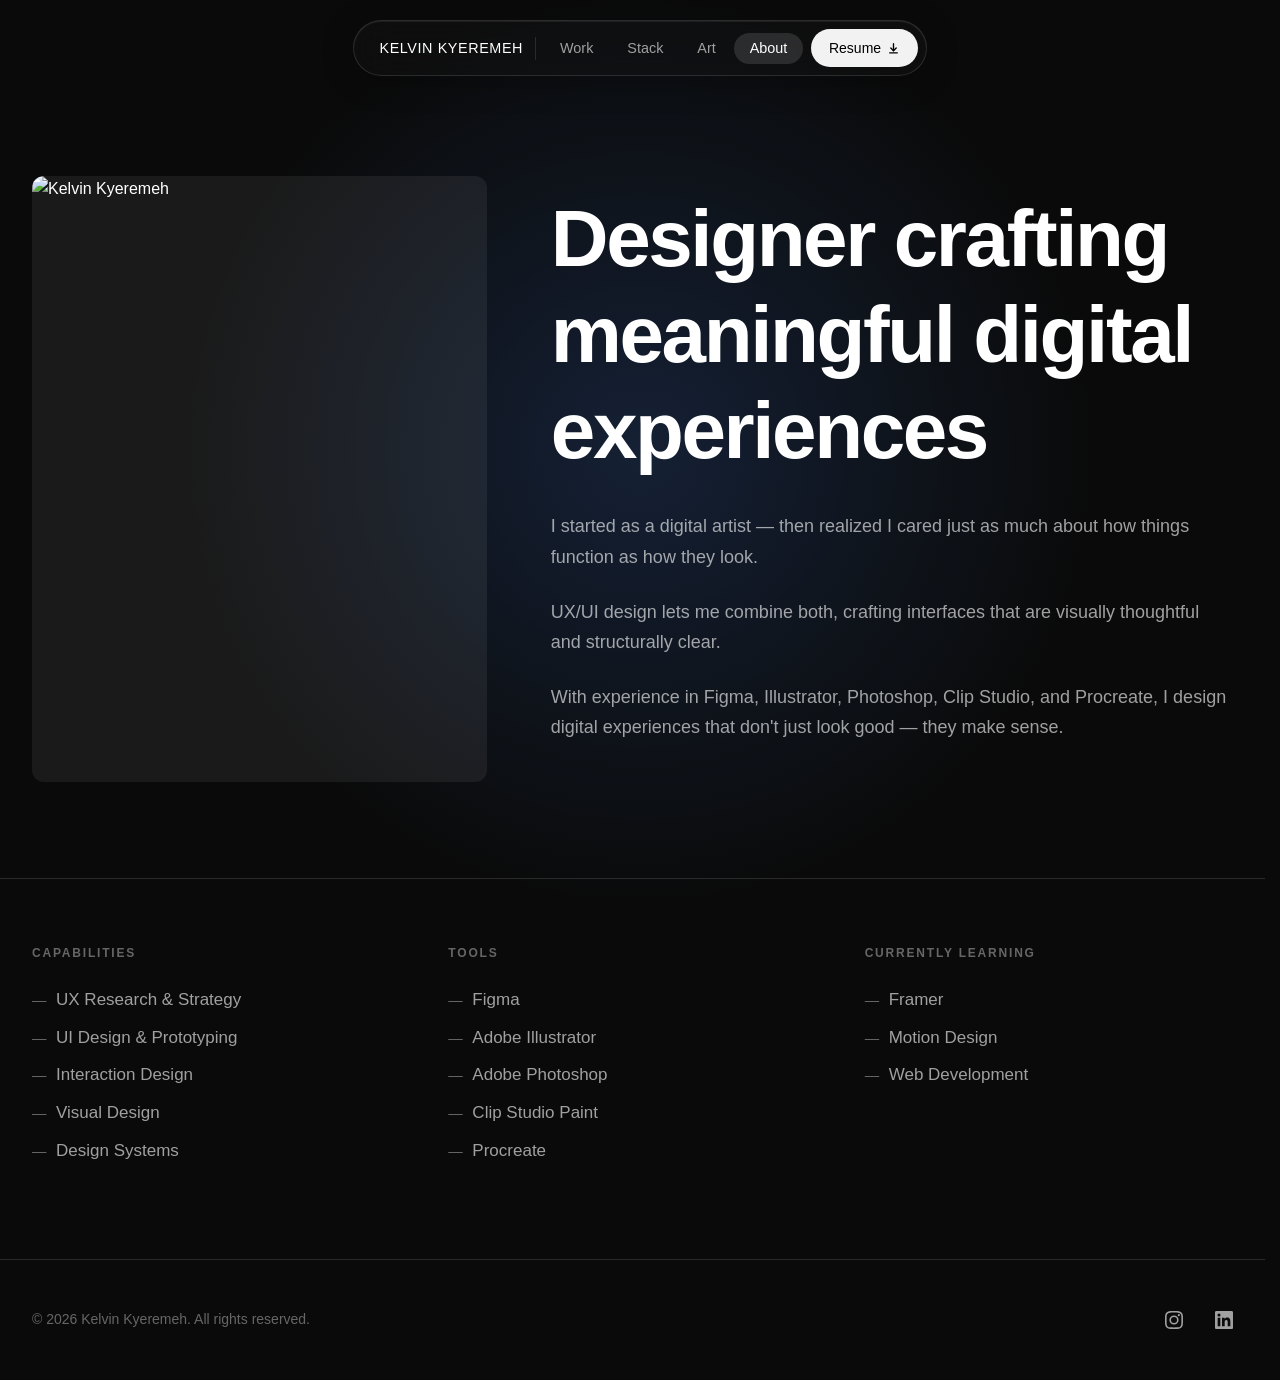
==== commit 2a5c82b7: "Add profile photo to About page Co-Authored-By: Claude Sonnet 4.6 <noreply@anthropic.com>" ====
--- a/about.html
+++ b/about.html
@@ -18,6 +18,7 @@
             <ul class="nav-links">
                 <li><a href="index.html" class="nav-link">Work</a></li>
                 <li><a href="stack.html" class="nav-link">Stack</a></li>
+                <li><a href="art.html" class="nav-link">Art</a></li>
                 <li><a href="about.html" class="nav-link active">About</a></li>
             </ul>
             <div class="nav-actions">
@@ -39,6 +40,7 @@
             <ul class="mobile-menu-links">
                 <li><a href="index.html" class="mobile-nav-link">Work</a></li>
                 <li><a href="stack.html" class="mobile-nav-link">Stack</a></li>
+                <li><a href="art.html" class="mobile-nav-link">Art</a></li>
                 <li><a href="about.html" class="mobile-nav-link">About</a></li>
                 <li><a href="kelvin-kyeremeh-resume.pdf" download class="mobile-nav-link">Resume</a></li>
             </ul>
@@ -51,10 +53,7 @@
             <div class="about-grid">
                 <div class="about-image-wrapper fade-up">
                     <div class="about-image">
-                        <!-- Replace with: <img src="images/your-photo.jpg" alt="Kelvin Kyeremeh"> -->
-                        <div class="image-placeholder">
-                            <span>Your Photo</span>
-                        </div>
+                        <img src="images/Me.png" alt="Kelvin Kyeremeh">
                     </div>
                 </div>
                 <div class="about-content fade-up" data-delay="2">
--- a/css/styles.css
+++ b/css/styles.css
@@ -2583,3 +2583,114 @@
     box-shadow: 0 4px 12px rgba(236, 72, 153, 0.4);
 }
 
+/* ==========================================
+   ART PAGE
+   ========================================== */
+.art-hero {
+    padding-top: calc(var(--spacing-xl) + 80px);
+    padding-bottom: var(--spacing-md);
+}
+
+.art-hero-title {
+    font-size: clamp(2rem, 5vw, 3rem);
+    font-weight: 700;
+    letter-spacing: -0.02em;
+    margin-bottom: 0.75rem;
+}
+
+.art-hero-subtitle {
+    font-size: 1rem;
+    color: var(--text-secondary);
+    max-width: 500px;
+}
+
+/* 2-column gallery grid */
+.art-grid {
+    display: grid;
+    grid-template-columns: 1fr 1fr;
+    gap: 1rem;
+    padding-bottom: var(--spacing-xl);
+}
+
+.art-item {
+    position: relative;
+    border-radius: 16px;
+    overflow: hidden;
+    background: var(--bg-light);
+    aspect-ratio: 4 / 5;
+    cursor: default;
+}
+
+.art-item img {
+    width: 100%;
+    height: 100%;
+    object-fit: cover;
+    object-position: center top;
+    display: block;
+    transition: transform 0.55s cubic-bezier(0.25, 0, 0, 1);
+}
+
+/* Subtle label on hover */
+.art-item__label {
+    position: absolute;
+    bottom: 0;
+    left: 0;
+    right: 0;
+    padding: 1.5rem 1.25rem 1.25rem;
+    background: linear-gradient(to top, rgba(0,0,0,0.6) 0%, transparent 100%);
+    color: #fff;
+    font-size: 0.875rem;
+    font-weight: 500;
+    letter-spacing: 0.03em;
+    opacity: 0;
+    transform: translateY(6px);
+    transition: opacity 0.3s ease, transform 0.3s ease;
+}
+
+.art-item:hover img {
+    transform: scale(1.04);
+}
+
+.art-item:hover .art-item__label {
+    opacity: 1;
+    transform: translateY(0);
+}
+
+/* Fade-in stagger */
+.art-item {
+    opacity: 0;
+    transform: translateY(40px);
+    transition: opacity 0.7s cubic-bezier(0.4, 0, 0.2, 1),
+                transform 0.7s cubic-bezier(0.4, 0, 0.2, 1),
+                box-shadow 0.3s ease;
+}
+
+.art-item:nth-child(2) { transition-delay: 0.08s; }
+.art-item:nth-child(3) { transition-delay: 0.12s; }
+.art-item:nth-child(4) { transition-delay: 0.18s; }
+.art-item:nth-child(5) { transition-delay: 0.22s; }
+.art-item:nth-child(6) { transition-delay: 0.28s; }
+
+.art-item.in-view {
+    opacity: 1;
+    transform: translateY(0);
+}
+
+.art-item.in-view:hover {
+    box-shadow: 0 24px 60px rgba(0, 0, 0, 0.5);
+    transition: opacity 0.7s cubic-bezier(0.4, 0, 0.2, 1),
+                transform 0.7s cubic-bezier(0.4, 0, 0.2, 1),
+                box-shadow 0.3s ease;
+}
+
+@media (max-width: 768px) {
+    .art-grid {
+        grid-template-columns: 1fr;
+        gap: 0.75rem;
+    }
+    .art-item {
+        aspect-ratio: 4 / 5;
+        border-radius: 12px;
+    }
+}
+
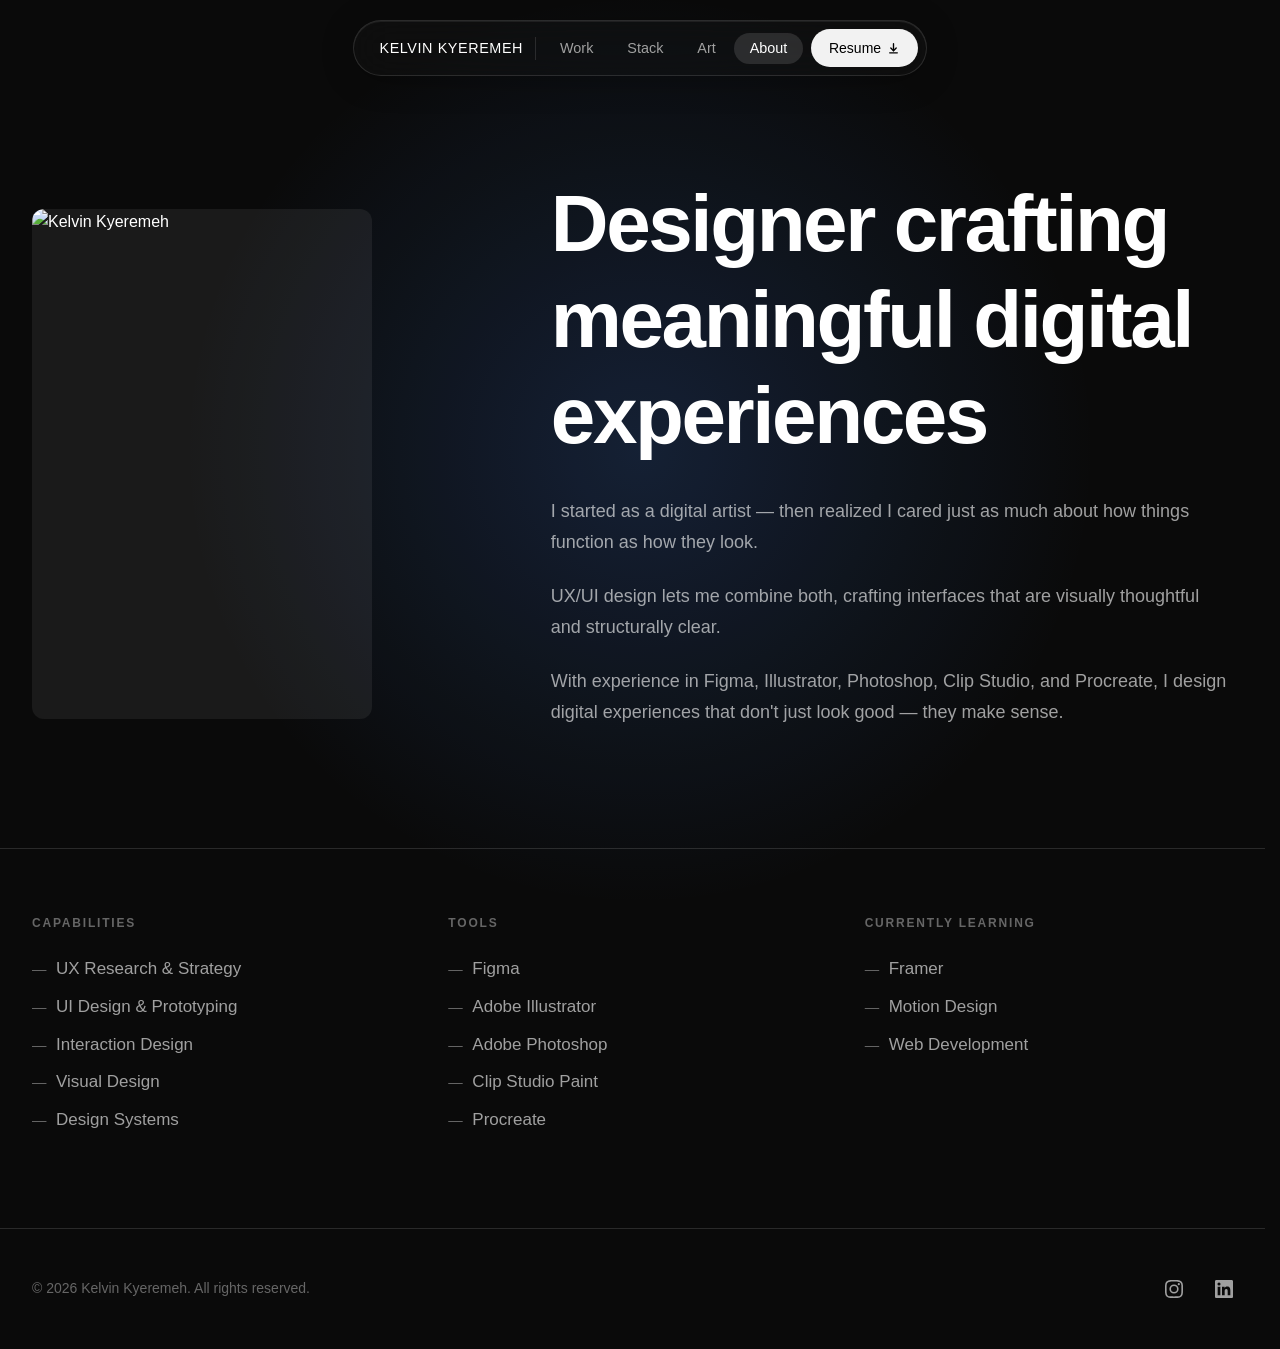
==== commit c7d1cc71: "Replace profile photo with new image Co-Authored-By: Claude Sonnet 4.6 <noreply@anthropic.com>" ====
--- a/about.html
+++ b/about.html
@@ -53,7 +53,7 @@
             <div class="about-grid">
                 <div class="about-image-wrapper fade-up">
                     <div class="about-image">
-                        <img src="images/Me.png" alt="Kelvin Kyeremeh">
+                        <img src="images/me.PNG" alt="Kelvin Kyeremeh">
                     </div>
                 </div>
                 <div class="about-content fade-up" data-delay="2">
--- a/css/styles.css
+++ b/css/styles.css
@@ -1352,10 +1352,11 @@
 
 .about-image-wrapper {
     position: relative;
+    max-width: 340px;
 }
 
 .about-image {
-    aspect-ratio: 3 / 4;
+    aspect-ratio: 3 / 4.5;
     border-radius: var(--border-radius);
     overflow: hidden;
     background: var(--bg-light);
@@ -1365,6 +1366,7 @@
     width: 100%;
     height: 100%;
     object-fit: cover;
+    object-position: center top;
 }
 
 .about-title {
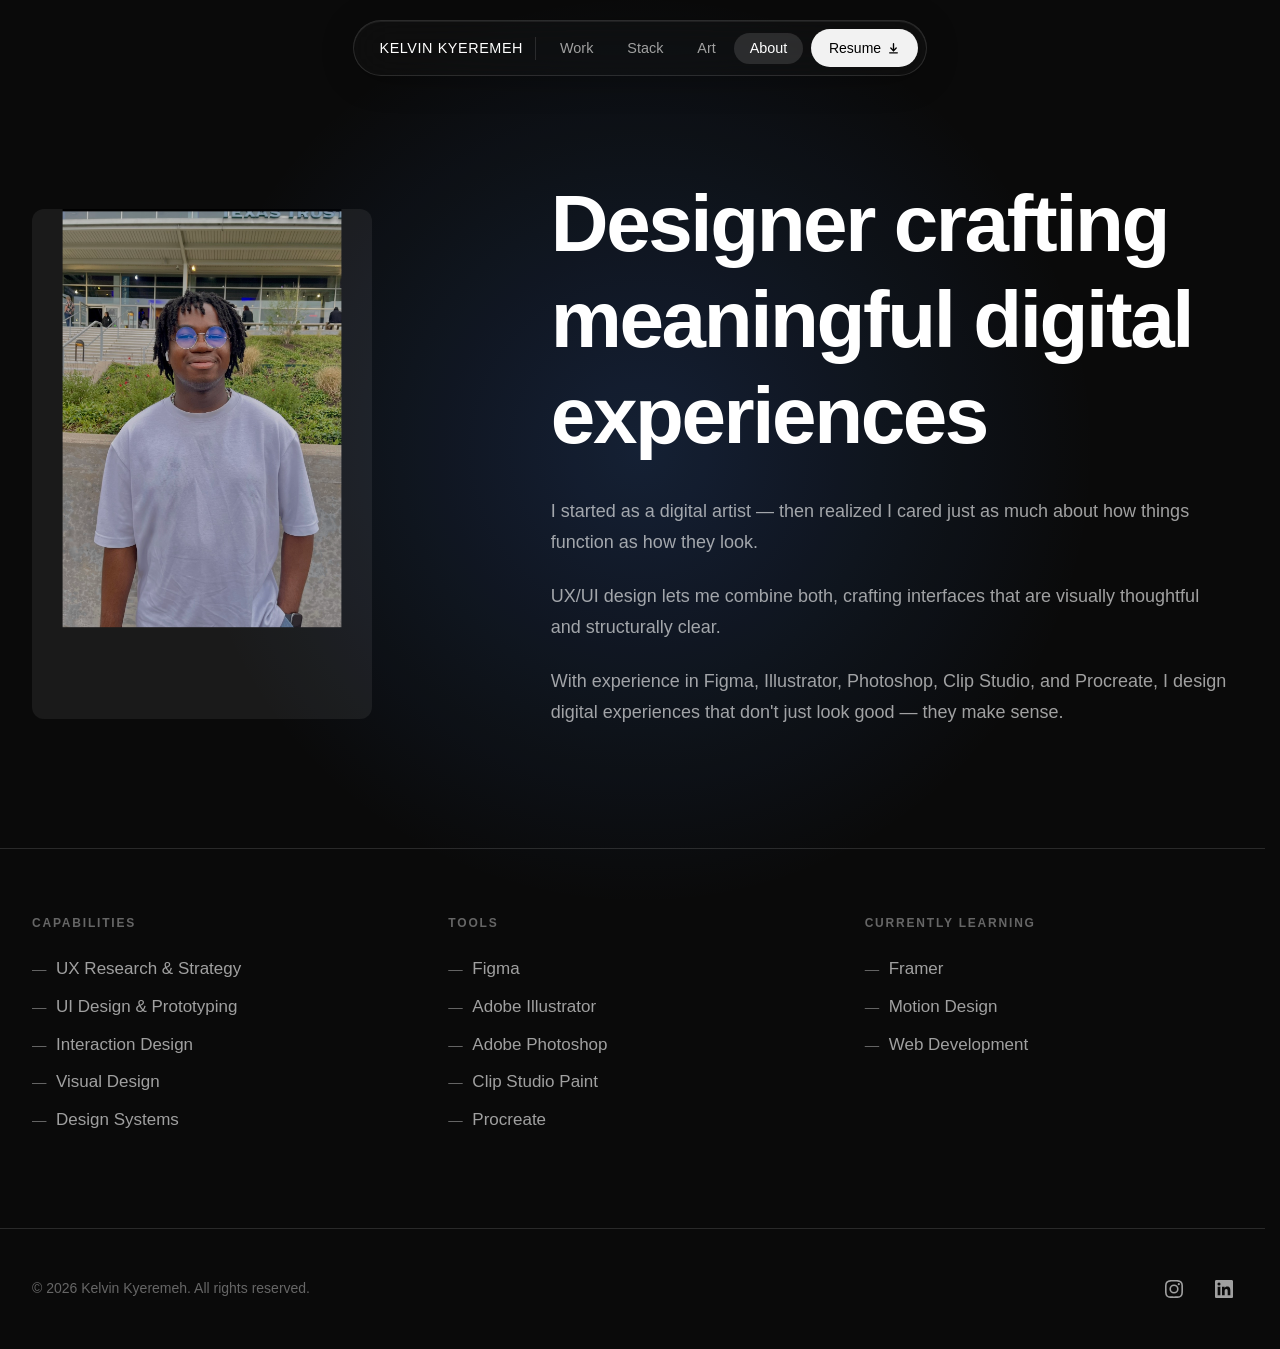
==== commit db6278ac: "Switch about page photo to new image Co-Authored-By: Claude Sonnet 4.6 <noreply@anthropic.com>" ====
--- a/about.html
+++ b/about.html
@@ -53,7 +53,7 @@
             <div class="about-grid">
                 <div class="about-image-wrapper fade-up">
                     <div class="about-image">
-                        <img src="images/me.PNG" alt="Kelvin Kyeremeh">
+                        <img src="images/Me.jpg" alt="Kelvin Kyeremeh">
                     </div>
                 </div>
                 <div class="about-content fade-up" data-delay="2">
--- a/css/styles.css
+++ b/css/styles.css
@@ -1367,6 +1367,8 @@
     height: 100%;
     object-fit: cover;
     object-position: center top;
+    transform: scale(0.82);
+    transform-origin: center top;
 }
 
 .about-title {
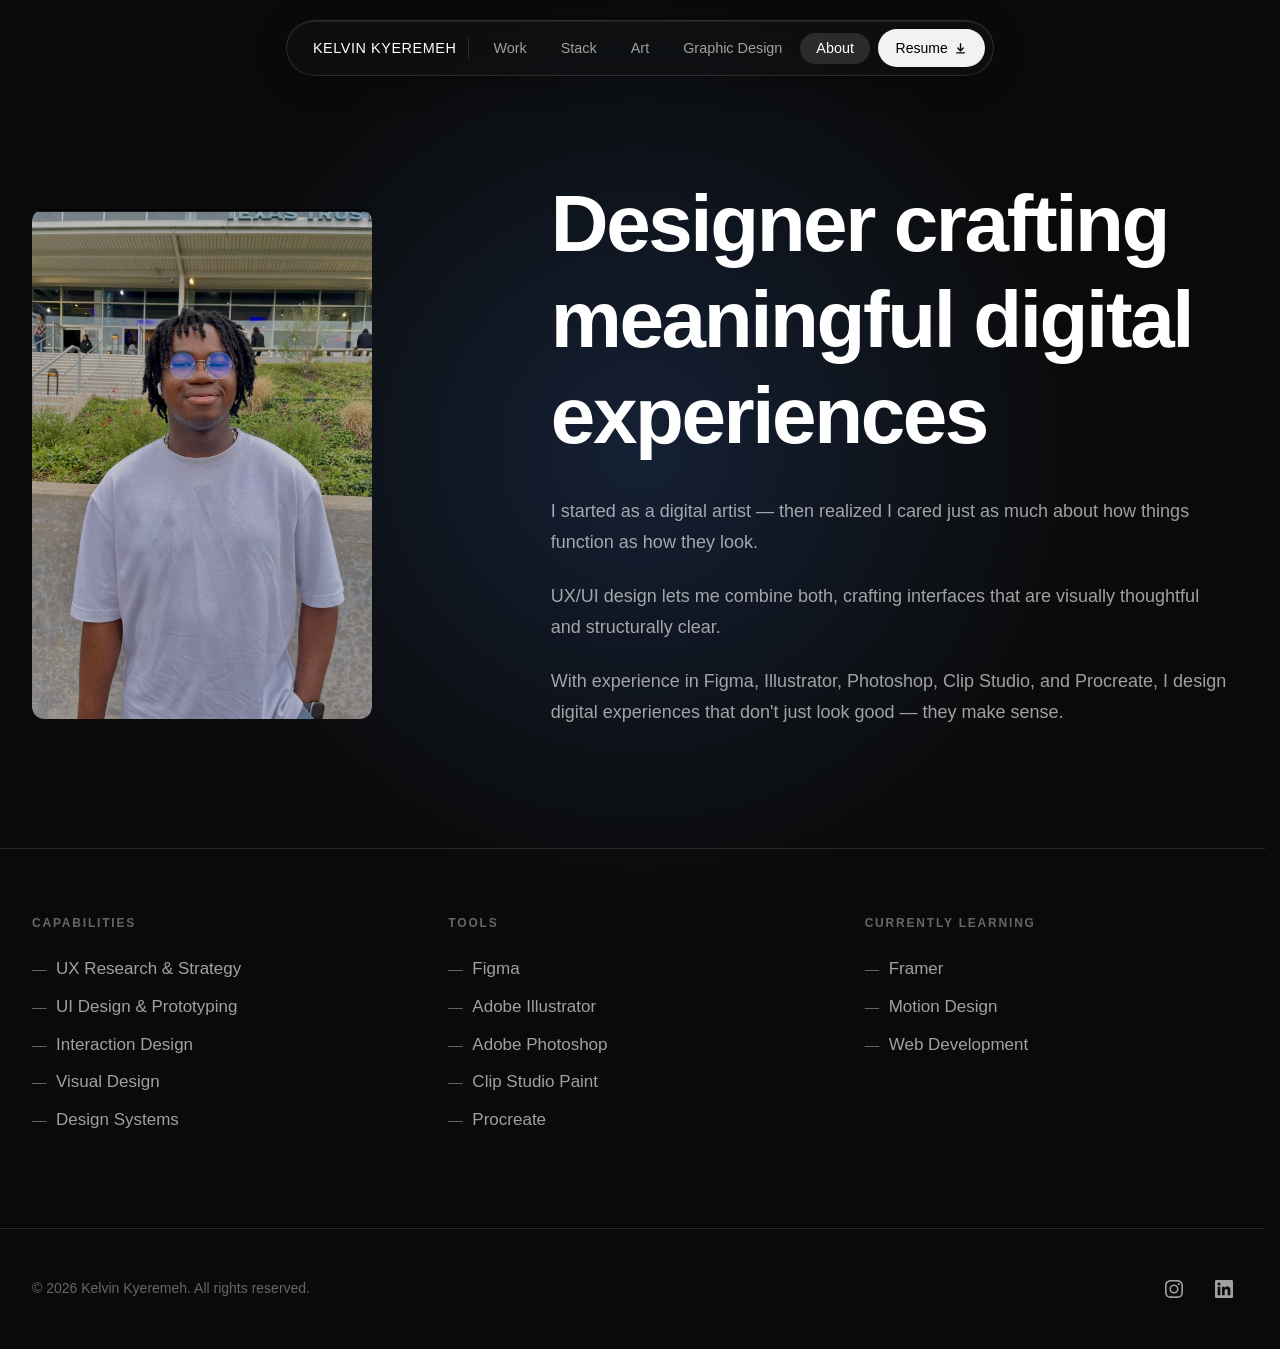
==== commit 4b79ff07: "Add Graphic Design nav tab and page Co-Authored-By: Claude Sonnet 4.6 <noreply@anthropic.com>" ====
--- a/about.html
+++ b/about.html
@@ -19,6 +19,7 @@
                 <li><a href="index.html" class="nav-link">Work</a></li>
                 <li><a href="stack.html" class="nav-link">Stack</a></li>
                 <li><a href="art.html" class="nav-link">Art</a></li>
+                <li><a href="graphic-design.html" class="nav-link">Graphic Design</a></li>
                 <li><a href="about.html" class="nav-link active">About</a></li>
             </ul>
             <div class="nav-actions">
@@ -41,6 +42,7 @@
                 <li><a href="index.html" class="mobile-nav-link">Work</a></li>
                 <li><a href="stack.html" class="mobile-nav-link">Stack</a></li>
                 <li><a href="art.html" class="mobile-nav-link">Art</a></li>
+                <li><a href="graphic-design.html" class="mobile-nav-link">Graphic Design</a></li>
                 <li><a href="about.html" class="mobile-nav-link">About</a></li>
                 <li><a href="kelvin-kyeremeh-resume.pdf" download class="mobile-nav-link">Resume</a></li>
             </ul>
--- a/css/styles.css
+++ b/css/styles.css
@@ -1359,16 +1359,17 @@
     aspect-ratio: 3 / 4.5;
     border-radius: var(--border-radius);
     overflow: hidden;
-    background: var(--bg-light);
+    position: relative;
 }
 
 .about-image img {
+    position: absolute;
+    inset: 0;
     width: 100%;
     height: 100%;
     object-fit: cover;
     object-position: center top;
-    transform: scale(0.82);
-    transform-origin: center top;
+    border-radius: var(--border-radius);
 }
 
 .about-title {
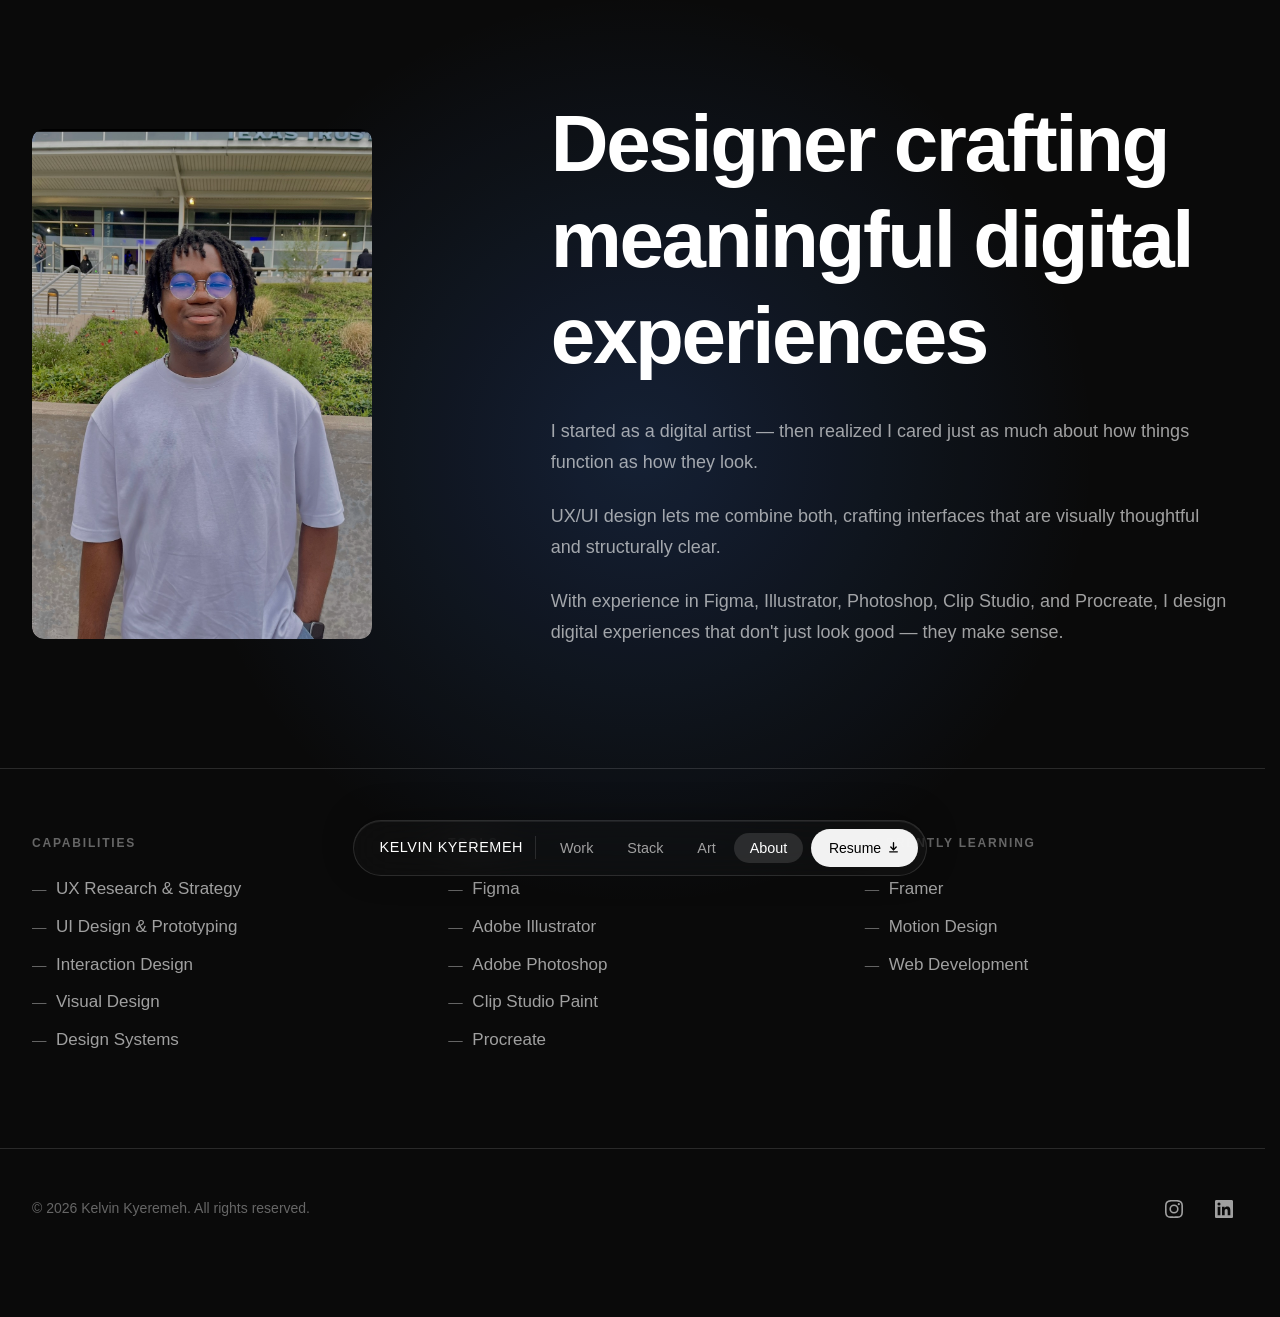
==== commit 4291fca9: "Remove Graphic Design nav link from all pages Co-Authored-By: Claude Sonnet 4.6 <noreply@anthropic.c" ====
--- a/about.html
+++ b/about.html
@@ -19,7 +19,6 @@
                 <li><a href="index.html" class="nav-link">Work</a></li>
                 <li><a href="stack.html" class="nav-link">Stack</a></li>
                 <li><a href="art.html" class="nav-link">Art</a></li>
-                <li><a href="graphic-design.html" class="nav-link">Graphic Design</a></li>
                 <li><a href="about.html" class="nav-link active">About</a></li>
             </ul>
             <div class="nav-actions">
@@ -42,7 +41,6 @@
                 <li><a href="index.html" class="mobile-nav-link">Work</a></li>
                 <li><a href="stack.html" class="mobile-nav-link">Stack</a></li>
                 <li><a href="art.html" class="mobile-nav-link">Art</a></li>
-                <li><a href="graphic-design.html" class="mobile-nav-link">Graphic Design</a></li>
                 <li><a href="about.html" class="mobile-nav-link">About</a></li>
                 <li><a href="kelvin-kyeremeh-resume.pdf" download class="mobile-nav-link">Resume</a></li>
             </ul>
--- a/css/styles.css
+++ b/css/styles.css
@@ -223,13 +223,19 @@
    ========================================== */
 .nav {
     position: fixed;
-    top: 0;
+    bottom: 1.5rem;
     left: 0;
     right: 0;
     z-index: 10001;
-    padding: 1.25rem 0;
+    padding: 0;
     display: flex;
     justify-content: center;
+    pointer-events: none;
+    transition: opacity 0.25s ease;
+}
+
+body.lightbox-open .nav {
+    opacity: 0;
     pointer-events: none;
 }
 
@@ -242,7 +248,7 @@
     padding: 0.5rem 0.5rem 0.5rem 1.6rem;
     border-radius: 50px;
     border: 1px solid rgba(255, 255, 255, 0.12);
-    box-shadow: 0 4px 32px rgba(0, 0, 0, 0.25), inset 0 1px 0 rgba(255, 255, 255, 0.07);
+    box-shadow: 0 -4px 32px rgba(0, 0, 0, 0.25), inset 0 1px 0 rgba(255, 255, 255, 0.07);
     backdrop-filter: blur(20px) saturate(180%);
     -webkit-backdrop-filter: blur(20px) saturate(180%);
 }
@@ -450,69 +456,77 @@
     transform: rotate(-45deg) translate(7px, -6px);
 }
 
-/* Mobile Menu Overlay */
+/* Mobile Menu Overlay — Apple-style full screen */
 .mobile-menu {
     position: fixed;
-    top: 0;
-    right: -100%;
+    inset: 0;
     width: 100%;
-    max-width: 400px;
-    height: 100vh;
+    height: 100%;
     background: #0a0a0a;
     pointer-events: all;
     z-index: 10002;
-    transition: right 0.3s cubic-bezier(0.4, 0, 0.2, 1);
-    padding: 100px 2rem 2rem;
+    opacity: 0;
+    visibility: hidden;
+    transition: opacity 0.3s cubic-bezier(0.4, 0, 0.2, 1),
+                visibility 0.3s cubic-bezier(0.4, 0, 0.2, 1);
+    padding: 5rem 2.5rem 3rem;
+    display: flex;
+    flex-direction: column;
+    justify-content: flex-start;
 }
 
 .mobile-menu.active {
-    right: 0;
+    opacity: 1;
+    visibility: visible;
 }
 
 .mobile-menu-close {
     position: absolute;
-    top: 1.5rem;
-    right: 1.5rem;
+    top: 1.25rem;
+    right: 1.25rem;
     background: none;
     border: none;
-    color: var(--text-secondary);
+    color: var(--text-primary);
     cursor: pointer;
     padding: 0.5rem;
     display: flex;
     align-items: center;
     justify-content: center;
-    transition: color 0.2s ease;
-}
+    transition: opacity 0.2s ease;
+    opacity: 0.7;
+}
+
+.mobile-menu-close:hover { opacity: 1; }
 
 .mobile-menu-close svg {
-    width: 28px;
-    height: 28px;
-}
-
-.mobile-menu-close:hover {
-    color: var(--text-primary);
+    width: 24px;
+    height: 24px;
 }
 
 .mobile-menu-links {
     list-style: none;
     display: flex;
     flex-direction: column;
-    gap: 1rem;
+    gap: 0;
+    margin-top: 1rem;
+}
+
+.mobile-menu-links li {
+    border-bottom: 1px solid rgba(255, 255, 255, 0.08);
 }
 
 .mobile-nav-link {
     display: block;
-    font-size: 1.5rem;
-    font-weight: 500;
+    font-size: 2rem;
+    font-weight: 600;
     color: var(--text-primary);
     padding: 1rem 0;
-    border-bottom: 1px solid rgba(255, 255, 255, 0.1);
-    transition: var(--transition-fast);
+    transition: color 0.2s ease;
+    letter-spacing: -0.01em;
 }
 
 .mobile-nav-link:hover {
-    color: var(--accent);
-    padding-left: 1rem;
+    color: var(--text-secondary);
 }
 
 .mobile-email-row {
@@ -534,6 +548,13 @@
 
 /* Responsive */
 @media (max-width: 1024px) {
+    /* Keep nav at top on mobile */
+    .nav {
+        bottom: auto;
+        top: 0;
+        padding: 0.75rem 0;
+    }
+
     .nav-container {
         padding: 0.5rem 0.5rem 0.5rem 1.6rem;
         width: calc(100% - 2.5rem);
@@ -575,8 +596,8 @@
     display: flex;
     align-items: center;
     position: relative;
-    padding-top: 80px;
-    padding-bottom: 80px;
+    padding-top: 40px;
+    padding-bottom: 120px;
 }
 
 .hero-content {
@@ -626,7 +647,7 @@
 
 .scroll-indicator {
     position: absolute;
-    bottom: 2.5rem;
+    bottom: 7rem;
     left: 50%;
     transform: translateX(-50%);
     text-align: center;
@@ -1292,7 +1313,7 @@
    FOOTER
    ========================================== */
 .footer {
-    padding: 3rem 0;
+    padding: 3rem 0 6rem;
     border-top: 1px solid var(--border-color);
 }
 
@@ -1340,7 +1361,7 @@
    ========================================== */
 .about-hero {
     padding: var(--spacing-xl) 0;
-    padding-top: calc(var(--spacing-xl) + 80px);
+    padding-top: var(--spacing-xl);
 }
 
 .about-grid {
@@ -2188,7 +2209,7 @@
    ========================================== */
 .stack-hero {
     padding: 3rem 0 2rem;
-    padding-top: calc(3rem + 80px);
+    padding-top: 3rem;
 }
 
 .stack-title {
@@ -2592,7 +2613,7 @@
    ART PAGE
    ========================================== */
 .art-hero {
-    padding-top: calc(var(--spacing-xl) + 80px);
+    padding-top: var(--spacing-xl);
     padding-bottom: var(--spacing-md);
 }
 
@@ -2699,3 +2720,75 @@
     }
 }
 
+/* ==========================================
+   LIGHTBOX
+   ========================================== */
+.lightbox {
+    position: fixed;
+    inset: 0;
+    z-index: 10000;
+    display: flex;
+    align-items: center;
+    justify-content: center;
+    opacity: 0;
+    pointer-events: none;
+    transition: opacity 0.3s cubic-bezier(0.4, 0, 0.2, 1);
+}
+
+.lightbox.active {
+    opacity: 1;
+    pointer-events: all;
+}
+
+.lightbox-backdrop {
+    position: absolute;
+    inset: 0;
+    background: rgba(0, 0, 0, 0.75);
+    backdrop-filter: blur(16px) saturate(120%);
+    -webkit-backdrop-filter: blur(16px) saturate(120%);
+}
+
+.lightbox-img {
+    position: relative;
+    z-index: 1;
+    max-width: 88vw;
+    max-height: 88vh;
+    object-fit: contain;
+    border-radius: 12px;
+    transform: scale(0.92);
+    transition: transform 0.35s cubic-bezier(0.34, 1.56, 0.64, 1);
+    box-shadow: 0 40px 100px rgba(0, 0, 0, 0.6);
+}
+
+.lightbox.active .lightbox-img {
+    transform: scale(1);
+}
+
+.lightbox-close {
+    position: absolute;
+    top: 1.25rem;
+    right: 1.25rem;
+    z-index: 2;
+    background: rgba(255, 255, 255, 0.1);
+    border: 1px solid rgba(255, 255, 255, 0.15);
+    border-radius: 50%;
+    color: #fff;
+    cursor: pointer;
+    width: 2.5rem;
+    height: 2.5rem;
+    display: flex;
+    align-items: center;
+    justify-content: center;
+    opacity: 0.8;
+    transition: opacity 0.2s ease, background 0.2s ease;
+}
+
+.lightbox-close:hover {
+    opacity: 1;
+    background: rgba(255, 255, 255, 0.2);
+}
+
+.art-item img {
+    cursor: zoom-in;
+}
+
